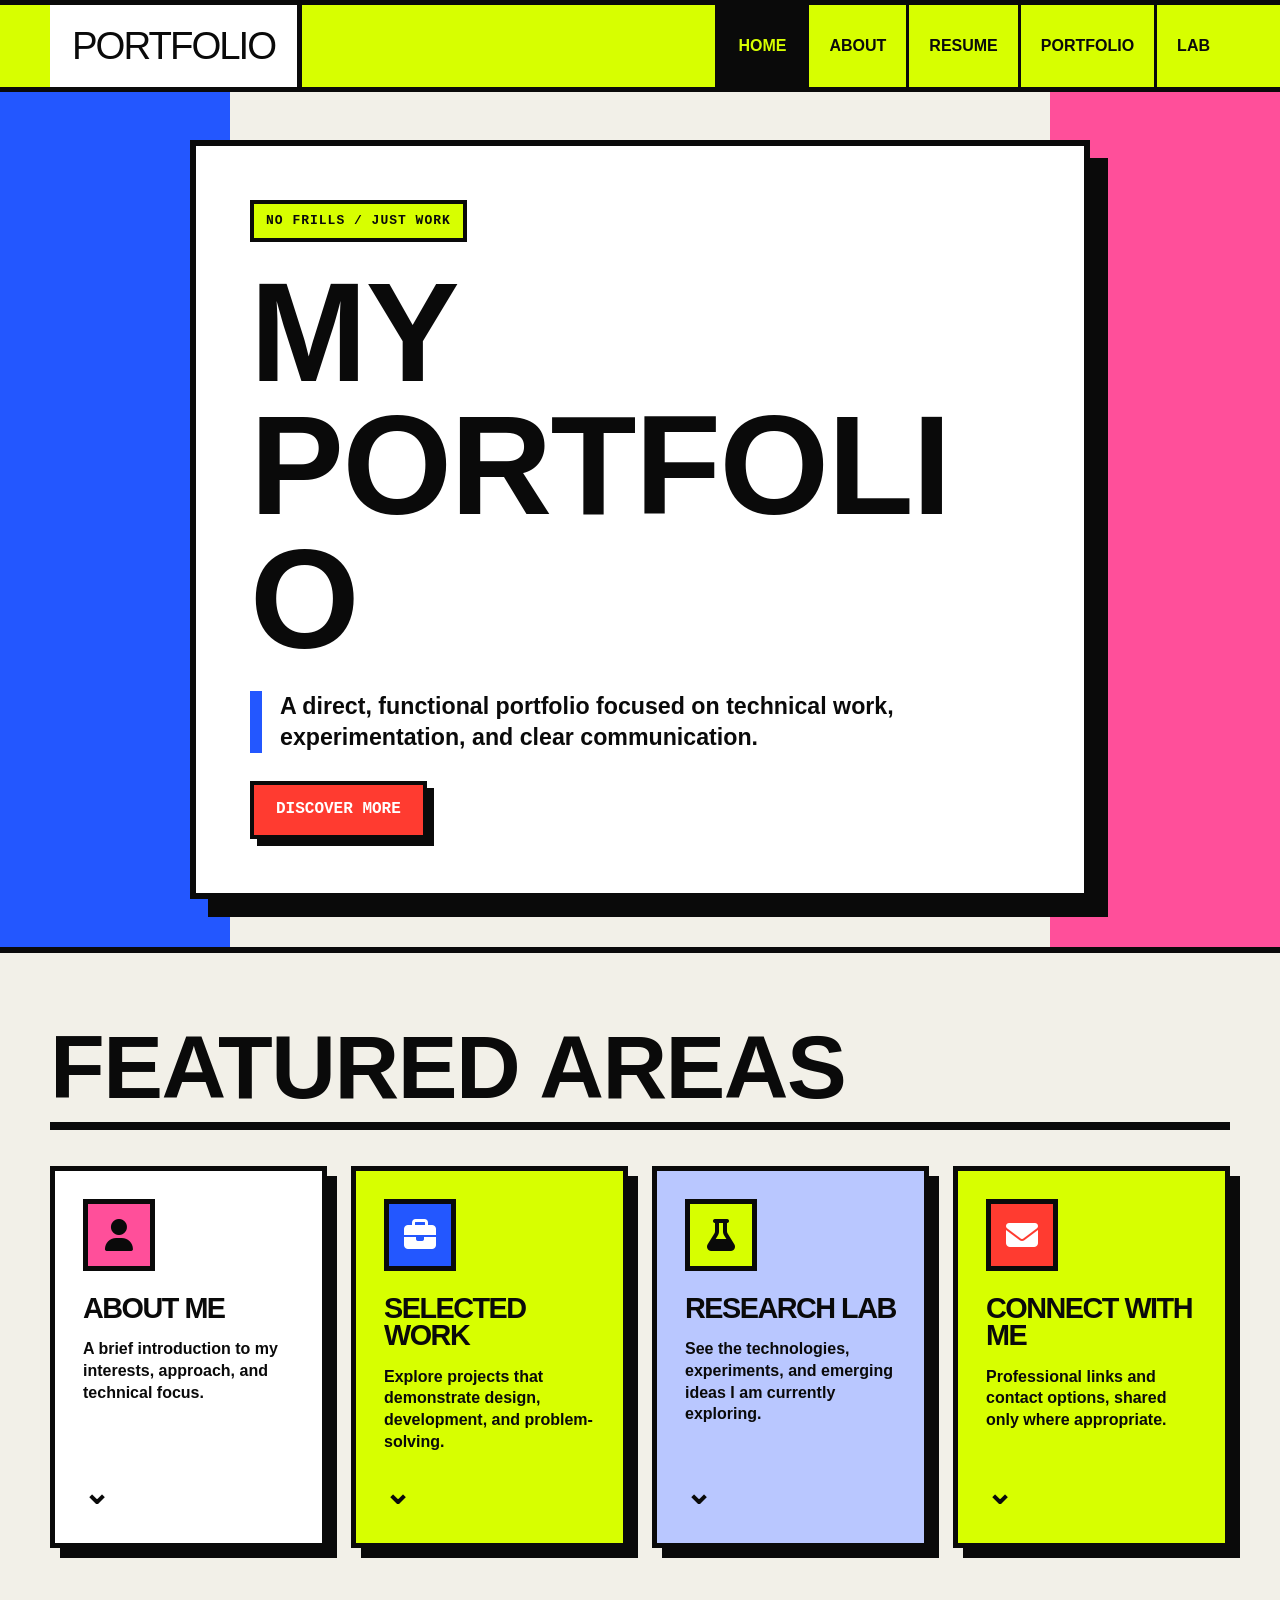
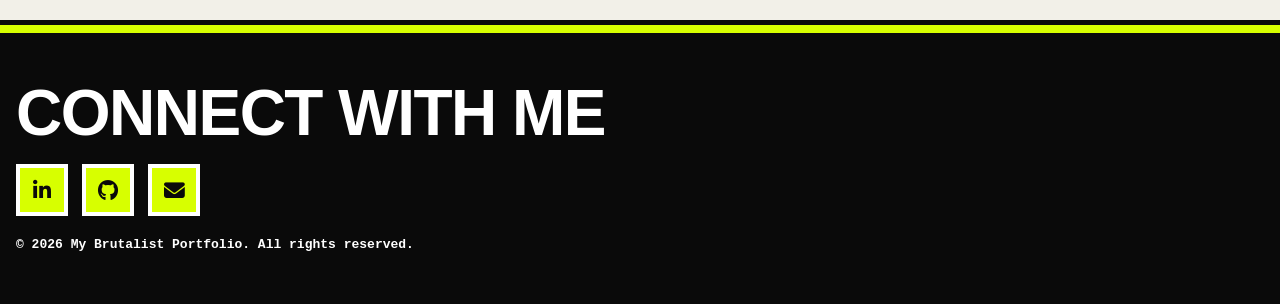
==== index.html @ cf83362e "brutalist" ====
<!DOCTYPE html><html lang="en"><head><meta charset="UTF-8"><meta name="viewport" content="width=device-width,initial-scale=1"><title>Brutalist Portfolio | Home</title><link rel="stylesheet" href="https://cdnjs.cloudflare.com/ajax/libs/font-awesome/6.5.2/css/all.min.css"><link rel="stylesheet" href="style.css"></head><body>
<nav><div class="container nav-container"><a class="logo" href="index.html">Portfolio</a><ul class="nav-links"><li><a class="active" href="index.html">Home</a></li><li><a href="about.html">About</a></li><li><a href="resume.html">Resume</a></li><li><a href="portfolio.html">Portfolio</a></li><li><a href="lab.html">Lab</a></li></ul></div></nav>
<main><section class="hero"><div class="hero-content"><div class="eyebrow">NO FRILLS / JUST WORK</div><h1>My Portfolio</h1><div class="deco-line"><span class="deco-diamond"></span></div><p>A direct, functional portfolio focused on technical work, experimentation, and clear communication.</p><a class="btn" href="about.html">Discover More</a></div></section>
<section class="section"><div class="container"><h2 class="section-title">Featured Areas</h2><div class="grid feature-grid">
<article class="card feature-card"><div class="feature-icon"><i class="fas fa-user"></i></div><h3>About Me</h3><p>A brief introduction to my interests, approach, and technical focus.</p><a href="about.html" aria-label="Open About page">⌄</a></article>
<article class="card feature-card"><div class="feature-icon"><i class="fas fa-briefcase"></i></div><h3>Selected Work</h3><p>Explore projects that demonstrate design, development, and problem-solving.</p><a href="portfolio.html" aria-label="Open Portfolio page">⌄</a></article>
<article class="card feature-card"><div class="feature-icon"><i class="fas fa-flask"></i></div><h3>Research Lab</h3><p>See the technologies, experiments, and emerging ideas I am currently exploring.</p><a href="lab.html" aria-label="Open Lab page">⌄</a></article>
<article class="card feature-card"><div class="feature-icon"><i class="fas fa-envelope"></i></div><h3>Connect With Me</h3><p>Professional links and contact options, shared only where appropriate.</p><a href="#contact" aria-label="Go to contact links">⌄</a></article>
</div></div></section></main>
<footer id="contact"><h3>Connect With Me</h3><div class="social-links"><a href="#" aria-label="LinkedIn"><i class="fab fa-linkedin-in"></i></a><a href="#" aria-label="GitHub"><i class="fab fa-github"></i></a><a href="#" aria-label="Email"><i class="fas fa-envelope"></i></a></div><p>&copy; <span id="year"></span> My Brutalist Portfolio. All rights reserved.</p></footer><script src="js/script.js"></script></body></html>
---- style.css ----
:root{
  --paper:#f2f0e8;
  --ink:#0a0a0a;
  --acid:#d7ff00;
  --blue:#2357ff;
  --pink:#ff4f9a;
  --red:#ff3b30;
  --white:#fff;
}
*{box-sizing:border-box;margin:0;padding:0}
html{scroll-behavior:smooth}
body{min-height:100vh;background:var(--paper);color:var(--ink);font-family:Arial,Helvetica,sans-serif;line-height:1.35}
a{color:inherit}.container{width:min(1180px,calc(100% - 32px));margin:auto}
nav{position:sticky;top:0;z-index:1000;background:var(--acid);border-top:5px solid var(--ink);border-bottom:5px solid var(--ink)}
.nav-container{min-height:82px;display:flex;align-items:stretch;justify-content:space-between}
.logo{display:flex;align-items:center;padding:0 22px;font-family:"Arial Black",Impact,sans-serif;font-size:clamp(1.5rem,3vw,2.4rem);text-transform:uppercase;text-decoration:none;letter-spacing:-2px;border-right:5px solid var(--ink);background:var(--white)}
.nav-links{display:flex;list-style:none;align-items:stretch;flex-wrap:wrap;justify-content:flex-end}
.nav-links li{display:flex}.nav-links a{display:flex;align-items:center;padding:0 20px;text-decoration:none;text-transform:uppercase;font-weight:900;border-left:3px solid var(--ink);transition:none}
.nav-links a:hover,.nav-links a.active{background:var(--ink);color:var(--acid)}
.hero{min-height:650px;display:grid;place-items:center;border-bottom:6px solid var(--ink);background:linear-gradient(90deg,var(--blue) 0 18%,var(--paper) 18% 82%,var(--pink) 82% 100%);padding:48px 16px}
.hero-content{width:min(900px,100%);background:var(--white);border:6px solid var(--ink);box-shadow:18px 18px 0 var(--ink);padding:54px;text-align:left;position:relative}
.eyebrow{display:inline-block;background:var(--acid);border:4px solid var(--ink);padding:8px 12px;font-family:monospace;font-weight:900;text-transform:uppercase;letter-spacing:1px;margin-bottom:24px}
h1,h2,h3{font-family:"Arial Black",Impact,sans-serif;text-transform:uppercase;line-height:.95;letter-spacing:-1.5px}
.hero h1{font-size:clamp(4rem,11vw,9rem);overflow-wrap:anywhere;margin-bottom:24px}
.hero p{max-width:720px;font-size:clamp(1.05rem,2vw,1.45rem);font-weight:700;margin-bottom:28px;border-left:12px solid var(--blue);padding-left:18px}
.deco-line{display:none}.btn{display:inline-block;background:var(--red);color:var(--white);border:4px solid var(--ink);box-shadow:7px 7px 0 var(--ink);padding:14px 22px;text-decoration:none;text-transform:uppercase;font-weight:900;font-family:monospace;font-size:1rem}.btn:hover{transform:translate(7px,7px);box-shadow:none}
.section{padding:72px 0;border-bottom:5px solid var(--ink)}
.section-title{font-size:clamp(2.8rem,7vw,6rem);margin-bottom:36px;border-bottom:8px solid var(--ink);padding-bottom:12px}
.grid{display:grid;grid-template-columns:repeat(auto-fit,minmax(250px,1fr));gap:24px}
.card{background:var(--white);border:5px solid var(--ink);box-shadow:10px 10px 0 var(--ink);padding:28px;min-height:240px;transition:none}
.card:nth-child(2n){background:var(--acid)}.card:nth-child(3n){background:#b9c7ff}.card:hover{transform:translate(5px,5px);box-shadow:5px 5px 0 var(--ink)}
.card h2,.card h3{font-size:1.8rem;margin-bottom:16px}.card p,.card li{font-weight:700}.card ul{list-style:square;padding-left:22px}.card li{padding:9px 0;border-bottom:3px solid var(--ink)}
.feature-grid{grid-template-columns:repeat(4,1fr)}.feature-card{display:flex;flex-direction:column;align-items:flex-start}.feature-icon{width:72px;height:72px;display:grid;place-items:center;border:5px solid var(--ink);background:var(--pink);font-size:2rem;margin-bottom:24px}.feature-card:nth-child(2) .feature-icon{background:var(--blue);color:white}.feature-card:nth-child(3) .feature-icon{background:var(--acid)}.feature-card:nth-child(4) .feature-icon{background:var(--red);color:white}.feature-card a{margin-top:auto;padding-top:20px;font-size:2rem;font-weight:900;text-decoration:none}
.page-header{background:var(--blue);color:var(--white);border-bottom:6px solid var(--ink);padding:90px 16px}.page-header .container{background:var(--paper);color:var(--ink);border:6px solid var(--ink);box-shadow:16px 16px 0 var(--ink);padding:42px}.page-header h1{font-size:clamp(3.6rem,10vw,8rem)}.page-header p{font-family:monospace;font-weight:900;text-transform:uppercase;margin-top:16px;background:var(--acid);display:inline-block;padding:8px 10px;border:3px solid var(--ink)}
.about-layout{display:grid;grid-template-columns:minmax(260px,.75fr) 1.5fr;gap:38px;align-items:start}.portrait-placeholder{aspect-ratio:4/5;display:grid;place-items:center;font-size:6rem;border:6px solid var(--ink);background:var(--pink);box-shadow:12px 12px 0 var(--ink)}.about-copy{background:var(--white);border:5px solid var(--ink);padding:30px}.about-copy p{font-weight:700;margin-bottom:18px}.skill{margin:22px 0}.skill-label{display:flex;justify-content:space-between;font-family:monospace;font-weight:900;text-transform:uppercase;margin-bottom:6px}.skill-track{height:22px;border:4px solid var(--ink);background:white}.skill-fill{height:100%;background:var(--blue)}
.resume-item{background:var(--white);border:4px solid var(--ink);box-shadow:7px 7px 0 var(--ink);padding:22px;margin-bottom:24px}.resume-item h3{font-size:1.45rem}.meta{display:inline-block;background:var(--acid);border:3px solid var(--ink);font-family:monospace;font-weight:900;text-transform:uppercase;padding:4px 7px;margin:8px 0 12px}
.project-icon{height:180px;display:grid;place-items:center;font-size:4rem;border-bottom:5px solid var(--ink);background:var(--blue);color:white}.project-body{padding-top:22px}
footer{background:var(--ink);color:var(--white);border-top:8px solid var(--acid);padding:50px 16px;text-align:left}footer h3{font-size:clamp(2rem,5vw,4rem)}.social-links{display:flex;gap:14px;margin:20px 0}.social-links a{width:52px;height:52px;display:grid;place-items:center;background:var(--acid);color:var(--ink);border:4px solid var(--white);font-size:1.3rem;text-decoration:none}.social-links a:hover{background:var(--pink)}footer p{font-family:monospace;font-weight:700}
@media(max-width:950px){.feature-grid{grid-template-columns:repeat(2,1fr)}.nav-container{flex-direction:column}.logo{border-right:0;border-bottom:5px solid var(--ink);padding:16px}.nav-links{justify-content:stretch}.nav-links li{flex:1}.nav-links a{justify-content:center;padding:14px 8px;border-left:2px solid var(--ink)}}
@media(max-width:720px){.hero{background:var(--blue)}.hero-content{padding:30px;box-shadow:10px 10px 0 var(--ink)}.hero h1{font-size:clamp(3.2rem,17vw,5.5rem)}.feature-grid{grid-template-columns:1fr}.about-layout{grid-template-columns:1fr}.page-header .container{padding:26px;box-shadow:9px 9px 0 var(--ink)}.nav-links{display:grid;grid-template-columns:repeat(3,1fr);width:100%}.nav-links li{display:block}.nav-links a{height:100%;border-top:2px solid var(--ink)}.section-title{font-size:clamp(2.4rem,13vw,4.4rem)}}
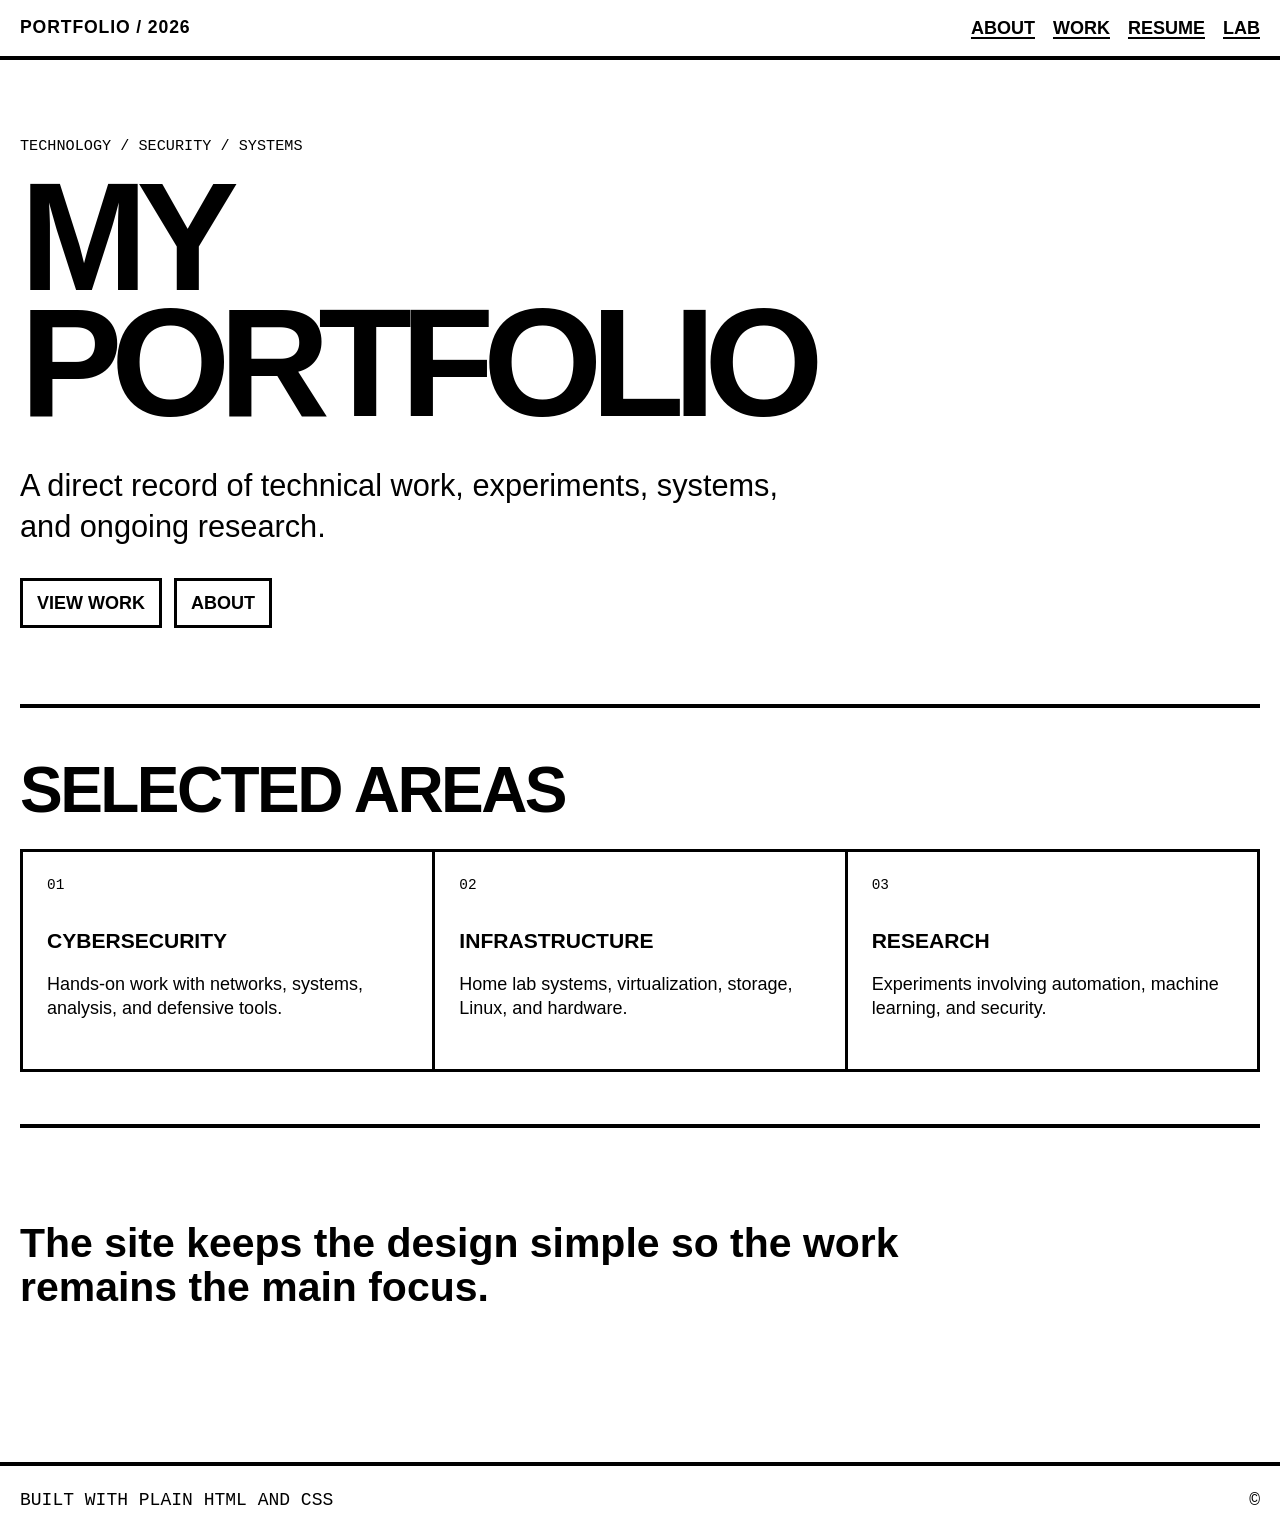
==== commit b99feb26: "fixed it think" ====
--- a/index.html
+++ b/index.html
@@ -1,10 +1,66 @@
-<!DOCTYPE html><html lang="en"><head><meta charset="UTF-8"><meta name="viewport" content="width=device-width,initial-scale=1"><title>Brutalist Portfolio | Home</title><link rel="stylesheet" href="https://cdnjs.cloudflare.com/ajax/libs/font-awesome/6.5.2/css/all.min.css"><link rel="stylesheet" href="style.css"></head><body>
-<nav><div class="container nav-container"><a class="logo" href="index.html">Portfolio</a><ul class="nav-links"><li><a class="active" href="index.html">Home</a></li><li><a href="about.html">About</a></li><li><a href="resume.html">Resume</a></li><li><a href="portfolio.html">Portfolio</a></li><li><a href="lab.html">Lab</a></li></ul></div></nav>
-<main><section class="hero"><div class="hero-content"><div class="eyebrow">NO FRILLS / JUST WORK</div><h1>My Portfolio</h1><div class="deco-line"><span class="deco-diamond"></span></div><p>A direct, functional portfolio focused on technical work, experimentation, and clear communication.</p><a class="btn" href="about.html">Discover More</a></div></section>
-<section class="section"><div class="container"><h2 class="section-title">Featured Areas</h2><div class="grid feature-grid">
-<article class="card feature-card"><div class="feature-icon"><i class="fas fa-user"></i></div><h3>About Me</h3><p>A brief introduction to my interests, approach, and technical focus.</p><a href="about.html" aria-label="Open About page">⌄</a></article>
-<article class="card feature-card"><div class="feature-icon"><i class="fas fa-briefcase"></i></div><h3>Selected Work</h3><p>Explore projects that demonstrate design, development, and problem-solving.</p><a href="portfolio.html" aria-label="Open Portfolio page">⌄</a></article>
-<article class="card feature-card"><div class="feature-icon"><i class="fas fa-flask"></i></div><h3>Research Lab</h3><p>See the technologies, experiments, and emerging ideas I am currently exploring.</p><a href="lab.html" aria-label="Open Lab page">⌄</a></article>
-<article class="card feature-card"><div class="feature-icon"><i class="fas fa-envelope"></i></div><h3>Connect With Me</h3><p>Professional links and contact options, shared only where appropriate.</p><a href="#contact" aria-label="Go to contact links">⌄</a></article>
-</div></div></section></main>
-<footer id="contact"><h3>Connect With Me</h3><div class="social-links"><a href="#" aria-label="LinkedIn"><i class="fab fa-linkedin-in"></i></a><a href="#" aria-label="GitHub"><i class="fab fa-github"></i></a><a href="#" aria-label="Email"><i class="fas fa-envelope"></i></a></div><p>&copy; <span id="year"></span> My Brutalist Portfolio. All rights reserved.</p></footer><script src="js/script.js"></script></body></html>
+<!doctype html>
+<html lang="en">
+<head>
+  <meta charset="utf-8">
+  <meta name="viewport" content="width=device-width, initial-scale=1">
+  <meta name="description" content="A minimal technology and cybersecurity portfolio.">
+  <title>Portfolio — Home</title>
+  <link rel="stylesheet" href="style.css">
+</head>
+<body>
+<a class="skip-link" href="#main">Skip to content</a>
+<header class="site-header">
+  <div class="header-inner">
+    <a class="site-title" href="index.html">Portfolio / 2026</a>
+    <nav class="site-nav" aria-label="Main navigation">
+      <ul>
+        <li><a href="about.html">About</a></li>
+        <li><a href="portfolio.html">Work</a></li>
+        <li><a href="resume.html">Resume</a></li>
+        <li><a href="lab.html">Lab</a></li>
+      </ul>
+    </nav>
+  </div>
+</header>
+<main id="main" class="page">
+  <section class="hero">
+    <p class="kicker">Technology / Security / Systems</p>
+    <h1>My<br>Portfolio</h1>
+    <p class="hero-copy">A direct record of technical work, experiments, systems, and ongoing research.</p>
+    <div class="actions">
+      <a class="button" href="portfolio.html">View work</a>
+      <a class="button" href="about.html">About</a>
+    </div>
+  </section>
+
+  <section class="section">
+    <h2 class="section-heading">Selected areas</h2>
+    <div class="grid-3">
+      <article class="block">
+        <span class="block-number">01</span>
+        <h3>Cybersecurity</h3>
+        <p>Hands-on work with networks, systems, analysis, and defensive tools.</p>
+      </article>
+      <article class="block">
+        <span class="block-number">02</span>
+        <h3>Infrastructure</h3>
+        <p>Home lab systems, virtualization, storage, Linux, and hardware.</p>
+      </article>
+      <article class="block">
+        <span class="block-number">03</span>
+        <h3>Research</h3>
+        <p>Experiments involving automation, machine learning, and security.</p>
+      </article>
+    </div>
+  </section>
+
+  <section class="section">
+    <p class="statement">The site keeps the design simple so the work remains the main focus.</p>
+  </section>
+</main>
+<footer class="site-footer">
+  <div class="footer-inner"><span>Built with plain HTML and CSS</span><span>© <span data-year></span></span></div>
+</footer>
+<script src="js/script.js"></script>
+</body>
+</html>
--- a/style.css
+++ b/style.css
@@ -1,40 +1,266 @@
-:root{
-  --paper:#f2f0e8;
-  --ink:#0a0a0a;
-  --acid:#d7ff00;
-  --blue:#2357ff;
-  --pink:#ff4f9a;
-  --red:#ff3b30;
-  --white:#fff;
-}
-*{box-sizing:border-box;margin:0;padding:0}
-html{scroll-behavior:smooth}
-body{min-height:100vh;background:var(--paper);color:var(--ink);font-family:Arial,Helvetica,sans-serif;line-height:1.35}
-a{color:inherit}.container{width:min(1180px,calc(100% - 32px));margin:auto}
-nav{position:sticky;top:0;z-index:1000;background:var(--acid);border-top:5px solid var(--ink);border-bottom:5px solid var(--ink)}
-.nav-container{min-height:82px;display:flex;align-items:stretch;justify-content:space-between}
-.logo{display:flex;align-items:center;padding:0 22px;font-family:"Arial Black",Impact,sans-serif;font-size:clamp(1.5rem,3vw,2.4rem);text-transform:uppercase;text-decoration:none;letter-spacing:-2px;border-right:5px solid var(--ink);background:var(--white)}
-.nav-links{display:flex;list-style:none;align-items:stretch;flex-wrap:wrap;justify-content:flex-end}
-.nav-links li{display:flex}.nav-links a{display:flex;align-items:center;padding:0 20px;text-decoration:none;text-transform:uppercase;font-weight:900;border-left:3px solid var(--ink);transition:none}
-.nav-links a:hover,.nav-links a.active{background:var(--ink);color:var(--acid)}
-.hero{min-height:650px;display:grid;place-items:center;border-bottom:6px solid var(--ink);background:linear-gradient(90deg,var(--blue) 0 18%,var(--paper) 18% 82%,var(--pink) 82% 100%);padding:48px 16px}
-.hero-content{width:min(900px,100%);background:var(--white);border:6px solid var(--ink);box-shadow:18px 18px 0 var(--ink);padding:54px;text-align:left;position:relative}
-.eyebrow{display:inline-block;background:var(--acid);border:4px solid var(--ink);padding:8px 12px;font-family:monospace;font-weight:900;text-transform:uppercase;letter-spacing:1px;margin-bottom:24px}
-h1,h2,h3{font-family:"Arial Black",Impact,sans-serif;text-transform:uppercase;line-height:.95;letter-spacing:-1.5px}
-.hero h1{font-size:clamp(4rem,11vw,9rem);overflow-wrap:anywhere;margin-bottom:24px}
-.hero p{max-width:720px;font-size:clamp(1.05rem,2vw,1.45rem);font-weight:700;margin-bottom:28px;border-left:12px solid var(--blue);padding-left:18px}
-.deco-line{display:none}.btn{display:inline-block;background:var(--red);color:var(--white);border:4px solid var(--ink);box-shadow:7px 7px 0 var(--ink);padding:14px 22px;text-decoration:none;text-transform:uppercase;font-weight:900;font-family:monospace;font-size:1rem}.btn:hover{transform:translate(7px,7px);box-shadow:none}
-.section{padding:72px 0;border-bottom:5px solid var(--ink)}
-.section-title{font-size:clamp(2.8rem,7vw,6rem);margin-bottom:36px;border-bottom:8px solid var(--ink);padding-bottom:12px}
-.grid{display:grid;grid-template-columns:repeat(auto-fit,minmax(250px,1fr));gap:24px}
-.card{background:var(--white);border:5px solid var(--ink);box-shadow:10px 10px 0 var(--ink);padding:28px;min-height:240px;transition:none}
-.card:nth-child(2n){background:var(--acid)}.card:nth-child(3n){background:#b9c7ff}.card:hover{transform:translate(5px,5px);box-shadow:5px 5px 0 var(--ink)}
-.card h2,.card h3{font-size:1.8rem;margin-bottom:16px}.card p,.card li{font-weight:700}.card ul{list-style:square;padding-left:22px}.card li{padding:9px 0;border-bottom:3px solid var(--ink)}
-.feature-grid{grid-template-columns:repeat(4,1fr)}.feature-card{display:flex;flex-direction:column;align-items:flex-start}.feature-icon{width:72px;height:72px;display:grid;place-items:center;border:5px solid var(--ink);background:var(--pink);font-size:2rem;margin-bottom:24px}.feature-card:nth-child(2) .feature-icon{background:var(--blue);color:white}.feature-card:nth-child(3) .feature-icon{background:var(--acid)}.feature-card:nth-child(4) .feature-icon{background:var(--red);color:white}.feature-card a{margin-top:auto;padding-top:20px;font-size:2rem;font-weight:900;text-decoration:none}
-.page-header{background:var(--blue);color:var(--white);border-bottom:6px solid var(--ink);padding:90px 16px}.page-header .container{background:var(--paper);color:var(--ink);border:6px solid var(--ink);box-shadow:16px 16px 0 var(--ink);padding:42px}.page-header h1{font-size:clamp(3.6rem,10vw,8rem)}.page-header p{font-family:monospace;font-weight:900;text-transform:uppercase;margin-top:16px;background:var(--acid);display:inline-block;padding:8px 10px;border:3px solid var(--ink)}
-.about-layout{display:grid;grid-template-columns:minmax(260px,.75fr) 1.5fr;gap:38px;align-items:start}.portrait-placeholder{aspect-ratio:4/5;display:grid;place-items:center;font-size:6rem;border:6px solid var(--ink);background:var(--pink);box-shadow:12px 12px 0 var(--ink)}.about-copy{background:var(--white);border:5px solid var(--ink);padding:30px}.about-copy p{font-weight:700;margin-bottom:18px}.skill{margin:22px 0}.skill-label{display:flex;justify-content:space-between;font-family:monospace;font-weight:900;text-transform:uppercase;margin-bottom:6px}.skill-track{height:22px;border:4px solid var(--ink);background:white}.skill-fill{height:100%;background:var(--blue)}
-.resume-item{background:var(--white);border:4px solid var(--ink);box-shadow:7px 7px 0 var(--ink);padding:22px;margin-bottom:24px}.resume-item h3{font-size:1.45rem}.meta{display:inline-block;background:var(--acid);border:3px solid var(--ink);font-family:monospace;font-weight:900;text-transform:uppercase;padding:4px 7px;margin:8px 0 12px}
-.project-icon{height:180px;display:grid;place-items:center;font-size:4rem;border-bottom:5px solid var(--ink);background:var(--blue);color:white}.project-body{padding-top:22px}
-footer{background:var(--ink);color:var(--white);border-top:8px solid var(--acid);padding:50px 16px;text-align:left}footer h3{font-size:clamp(2rem,5vw,4rem)}.social-links{display:flex;gap:14px;margin:20px 0}.social-links a{width:52px;height:52px;display:grid;place-items:center;background:var(--acid);color:var(--ink);border:4px solid var(--white);font-size:1.3rem;text-decoration:none}.social-links a:hover{background:var(--pink)}footer p{font-family:monospace;font-weight:700}
-@media(max-width:950px){.feature-grid{grid-template-columns:repeat(2,1fr)}.nav-container{flex-direction:column}.logo{border-right:0;border-bottom:5px solid var(--ink);padding:16px}.nav-links{justify-content:stretch}.nav-links li{flex:1}.nav-links a{justify-content:center;padding:14px 8px;border-left:2px solid var(--ink)}}
-@media(max-width:720px){.hero{background:var(--blue)}.hero-content{padding:30px;box-shadow:10px 10px 0 var(--ink)}.hero h1{font-size:clamp(3.2rem,17vw,5.5rem)}.feature-grid{grid-template-columns:1fr}.about-layout{grid-template-columns:1fr}.page-header .container{padding:26px;box-shadow:9px 9px 0 var(--ink)}.nav-links{display:grid;grid-template-columns:repeat(3,1fr);width:100%}.nav-links li{display:block}.nav-links a{height:100%;border-top:2px solid var(--ink)}.section-title{font-size:clamp(2.4rem,13vw,4.4rem)}}
+:root {
+  --black: #000;
+  --white: #fff;
+  --gray: #e9e9e9;
+  --max: 1280px;
+}
+
+* { box-sizing: border-box; }
+
+html { scroll-behavior: smooth; }
+
+body {
+  margin: 0;
+  background: var(--white);
+  color: var(--black);
+  font-family: Arial, Helvetica, sans-serif;
+  font-size: 18px;
+  line-height: 1.35;
+}
+
+a {
+  color: var(--black);
+  text-decoration: underline;
+  text-decoration-thickness: 2px;
+  text-underline-offset: 3px;
+}
+
+a:hover,
+a:focus { background: var(--black); color: var(--white); }
+
+img { max-width: 100%; display: block; }
+
+.skip-link {
+  position: absolute;
+  left: -9999px;
+  top: 0;
+}
+
+.skip-link:focus {
+  left: 0;
+  z-index: 1000;
+  padding: 12px;
+  background: var(--black);
+  color: var(--white);
+}
+
+.site-header {
+  border-bottom: 4px solid var(--black);
+}
+
+.header-inner {
+  max-width: var(--max);
+  margin: 0 auto;
+  display: grid;
+  grid-template-columns: 1fr auto;
+  gap: 20px;
+  align-items: center;
+  padding: 16px 20px;
+}
+
+.site-title {
+  font-size: 1.1rem;
+  font-weight: 700;
+  letter-spacing: .05em;
+  text-transform: uppercase;
+  text-decoration: none;
+}
+
+.site-title:hover,
+.site-title:focus { background: transparent; color: var(--black); }
+
+.site-nav ul {
+  display: flex;
+  flex-wrap: wrap;
+  gap: 10px 18px;
+  margin: 0;
+  padding: 0;
+  list-style: none;
+}
+
+.site-nav a {
+  font-weight: 700;
+  text-transform: uppercase;
+}
+
+.page {
+  max-width: var(--max);
+  margin: 0 auto;
+  padding: 0 20px 60px;
+}
+
+.hero {
+  min-height: 72vh;
+  display: grid;
+  align-content: center;
+  border-bottom: 4px solid var(--black);
+  padding: 70px 0;
+}
+
+.kicker {
+  margin: 0 0 18px;
+  font-family: "Courier New", Courier, monospace;
+  font-size: .95rem;
+  text-transform: uppercase;
+}
+
+.hero h1,
+.page-title {
+  margin: 0;
+  font-size: clamp(3.5rem, 12vw, 10rem);
+  line-height: .82;
+  letter-spacing: -.075em;
+  text-transform: uppercase;
+  overflow-wrap: anywhere;
+}
+
+.hero-copy {
+  max-width: 760px;
+  margin: 38px 0 0;
+  font-size: clamp(1.25rem, 2.4vw, 2rem);
+}
+
+.actions {
+  display: flex;
+  flex-wrap: wrap;
+  gap: 12px;
+  margin-top: 30px;
+}
+
+.button {
+  display: inline-block;
+  border: 3px solid var(--black);
+  padding: 10px 14px;
+  font-weight: 700;
+  text-transform: uppercase;
+  text-decoration: none;
+}
+
+.button:hover,
+.button:focus { background: var(--black); color: var(--white); }
+
+.section {
+  border-bottom: 4px solid var(--black);
+  padding: 52px 0;
+}
+
+.section:last-child { border-bottom: 0; }
+
+.section-heading {
+  margin: 0 0 28px;
+  font-size: clamp(2.2rem, 5vw, 5rem);
+  line-height: .95;
+  text-transform: uppercase;
+  letter-spacing: -.04em;
+}
+
+.grid-2,
+.grid-3 {
+  display: grid;
+  gap: 0;
+  border-top: 3px solid var(--black);
+  border-left: 3px solid var(--black);
+}
+
+.grid-2 { grid-template-columns: repeat(2, 1fr); }
+.grid-3 { grid-template-columns: repeat(3, 1fr); }
+
+.block {
+  border-right: 3px solid var(--black);
+  border-bottom: 3px solid var(--black);
+  padding: 24px;
+  min-height: 220px;
+}
+
+.block h2,
+.block h3 {
+  margin-top: 0;
+  text-transform: uppercase;
+  line-height: 1;
+}
+
+.block-number {
+  display: block;
+  margin-bottom: 34px;
+  font-family: "Courier New", Courier, monospace;
+  font-size: .9rem;
+}
+
+.meta {
+  font-family: "Courier New", Courier, monospace;
+  font-size: .95rem;
+  text-transform: uppercase;
+}
+
+.list-plain {
+  margin: 0;
+  padding: 0;
+  list-style: none;
+}
+
+.list-plain li {
+  border-top: 2px solid var(--black);
+  padding: 14px 0;
+}
+
+.list-plain li:last-child { border-bottom: 2px solid var(--black); }
+
+.statement {
+  max-width: 900px;
+  font-size: clamp(1.5rem, 3.2vw, 3rem);
+  line-height: 1.08;
+  font-weight: 700;
+}
+
+.resume-row {
+  display: grid;
+  grid-template-columns: 220px 1fr;
+  gap: 28px;
+  border-top: 3px solid var(--black);
+  padding: 24px 0;
+}
+
+.resume-row:last-child { border-bottom: 3px solid var(--black); }
+
+.resume-row h3 { margin: 0; text-transform: uppercase; }
+.resume-row p { margin-top: 0; }
+
+.site-footer {
+  border-top: 4px solid var(--black);
+}
+
+.footer-inner {
+  max-width: var(--max);
+  margin: 0 auto;
+  padding: 22px 20px;
+  display: flex;
+  flex-wrap: wrap;
+  justify-content: space-between;
+  gap: 16px;
+  font-family: "Courier New", Courier, monospace;
+  text-transform: uppercase;
+}
+
+.not-found {
+  min-height: 70vh;
+  display: grid;
+  align-content: center;
+}
+
+.not-found .page-title { font-size: clamp(7rem, 25vw, 18rem); }
+
+@media (max-width: 850px) {
+  .header-inner { grid-template-columns: 1fr; }
+  .grid-2,
+  .grid-3 { grid-template-columns: 1fr; }
+  .resume-row { grid-template-columns: 1fr; gap: 8px; }
+  .hero { min-height: auto; }
+}
+
+@media (max-width: 520px) {
+  body { font-size: 16px; }
+  .page { padding-left: 14px; padding-right: 14px; }
+  .header-inner { padding-left: 14px; padding-right: 14px; }
+  .site-nav ul { display: grid; grid-template-columns: repeat(2, auto); justify-content: start; }
+  .block { padding: 18px; }
+}
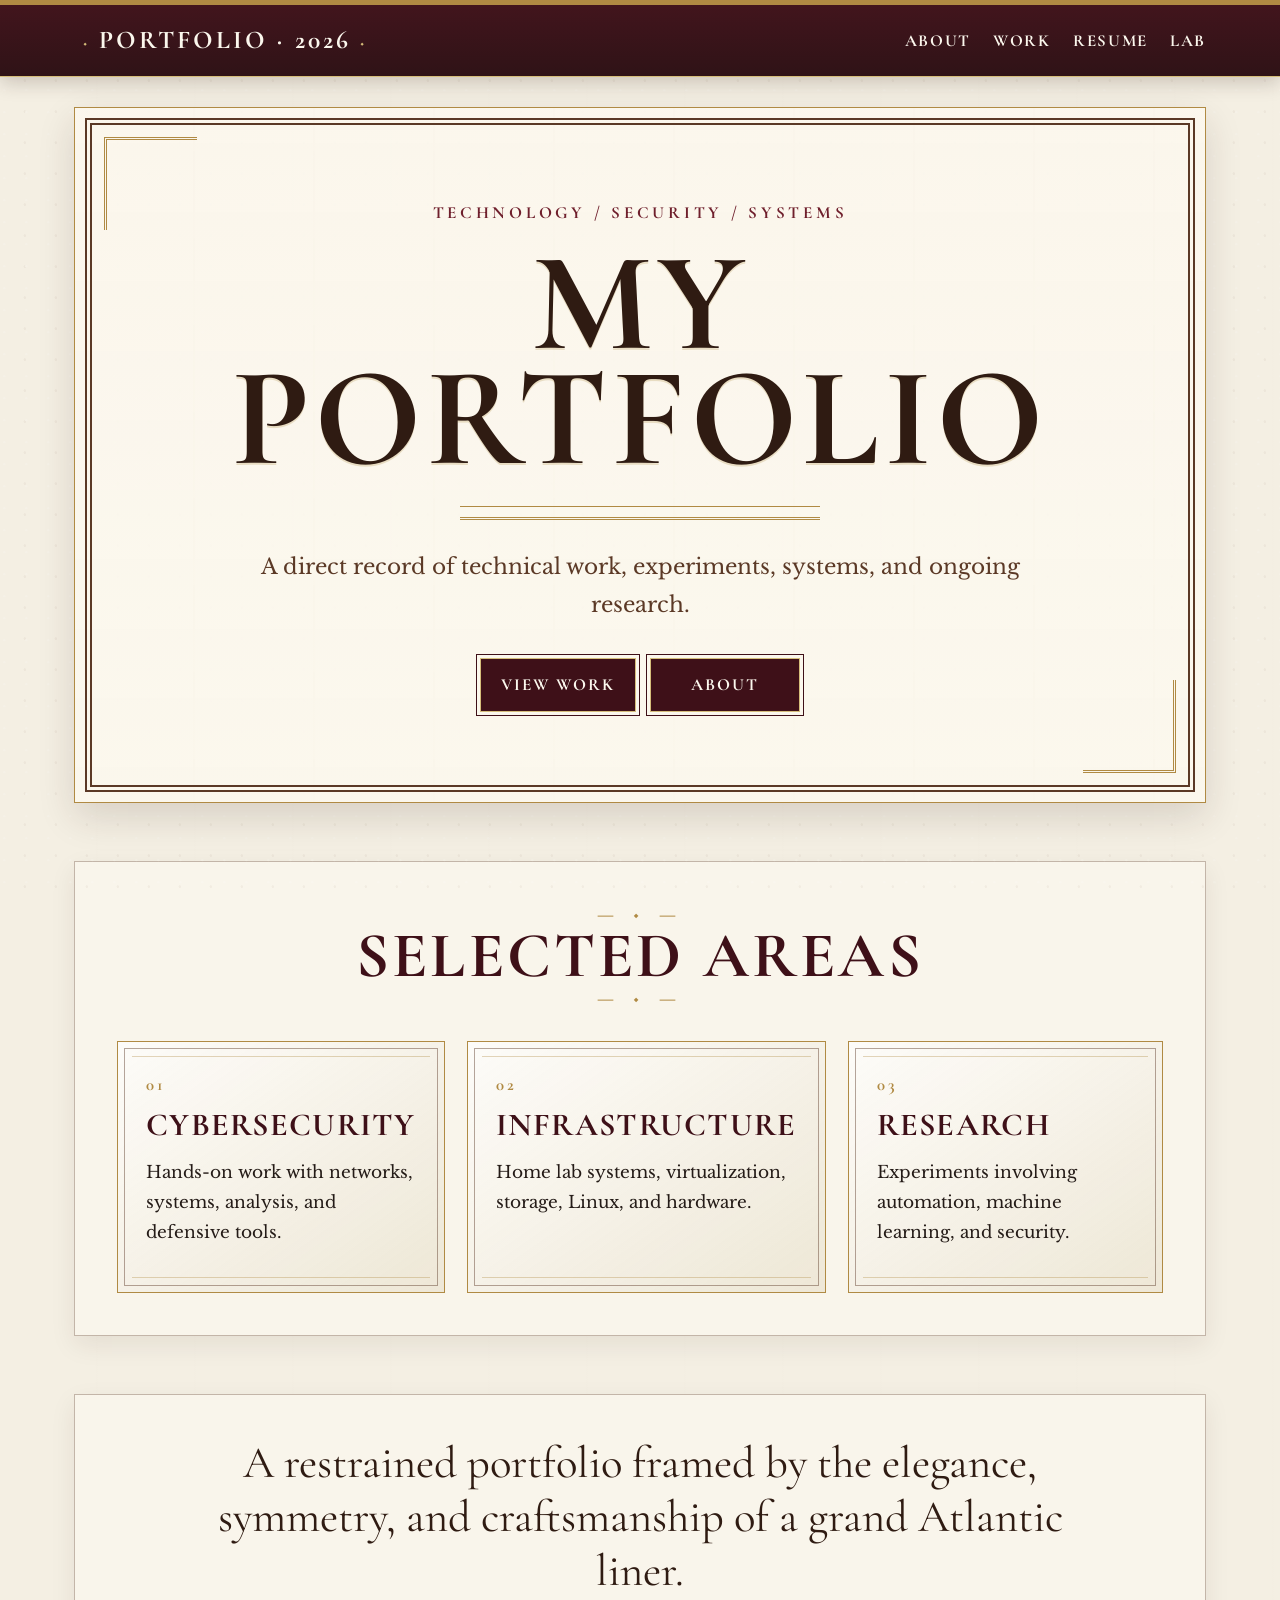
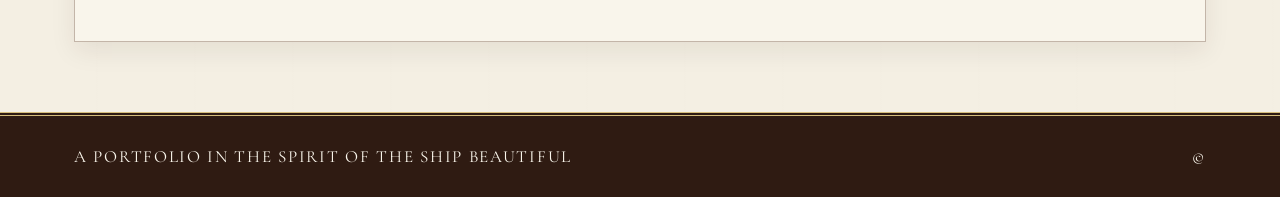
==== commit d09db7e7: "rms" ====
--- a/index.html
+++ b/index.html
@@ -11,7 +11,7 @@
 <a class="skip-link" href="#main">Skip to content</a>
 <header class="site-header">
   <div class="header-inner">
-    <a class="site-title" href="index.html">Portfolio / 2026</a>
+    <a class="site-title" href="index.html">Portfolio · 2026</a>
     <nav class="site-nav" aria-label="Main navigation">
       <ul>
         <li><a href="about.html">About</a></li>
@@ -55,11 +55,11 @@
   </section>
 
   <section class="section">
-    <p class="statement">The site keeps the design simple so the work remains the main focus.</p>
+    <p class="statement">A restrained portfolio framed by the elegance, symmetry, and craftsmanship of a grand Atlantic liner.</p>
   </section>
 </main>
 <footer class="site-footer">
-  <div class="footer-inner"><span>Built with plain HTML and CSS</span><span>© <span data-year></span></span></div>
+  <div class="footer-inner"><span>A portfolio in the spirit of the Ship Beautiful</span><span>© <span data-year></span></span></div>
 </footer>
 <script src="js/script.js"></script>
 </body>
--- a/style.css
+++ b/style.css
@@ -1,8 +1,18 @@
+@import url('https://fonts.googleapis.com/css2?family=Cormorant+Garamond:wght@500;600;700&family=Libre+Baskerville:wght@400;700&display=swap');
+
 :root {
-  --black: #000;
-  --white: #fff;
-  --gray: #e9e9e9;
-  --max: 1280px;
+  --ivory: #f4efe3;
+  --paper: #fbf7ed;
+  --wine: #6f1f2c;
+  --wine-dark: #3e1018;
+  --caledon: #9aa89f;
+  --oak: #5b3926;
+  --oak-dark: #2f1b12;
+  --gilt: #b08a43;
+  --gilt-light: #d5bd7a;
+  --ink: #241b17;
+  --line: rgba(91, 57, 38, .34);
+  --max: 1180px;
 }
 
 * { box-sizing: border-box; }
@@ -11,24 +21,36 @@
 
 body {
   margin: 0;
-  background: var(--white);
-  color: var(--black);
-  font-family: Arial, Helvetica, sans-serif;
-  font-size: 18px;
-  line-height: 1.35;
+  color: var(--ink);
+  font-family: "Libre Baskerville", Georgia, serif;
+  font-size: 17px;
+  line-height: 1.75;
+  background:
+    linear-gradient(rgba(244,239,227,.94), rgba(244,239,227,.94)),
+    repeating-linear-gradient(90deg, transparent 0 96px, rgba(91,57,38,.06) 96px 98px),
+    var(--ivory);
+}
+
+body::before {
+  content: "";
+  position: fixed;
+  inset: 0;
+  pointer-events: none;
+  opacity: .18;
+  background-image:
+    radial-gradient(circle at 20% 10%, rgba(255,255,255,.8) 0 1px, transparent 1.5px),
+    radial-gradient(circle at 80% 60%, rgba(91,57,38,.25) 0 1px, transparent 1.5px);
+  background-size: 22px 22px, 31px 31px;
 }
 
 a {
-  color: var(--black);
-  text-decoration: underline;
-  text-decoration-thickness: 2px;
-  text-underline-offset: 3px;
+  color: var(--wine-dark);
+  text-decoration-color: var(--gilt);
+  text-underline-offset: 4px;
 }
 
 a:hover,
-a:focus { background: var(--black); color: var(--white); }
-
-img { max-width: 100%; display: block; }
+a:focus { color: var(--wine); }
 
 .skip-link {
   position: absolute;
@@ -37,159 +59,288 @@
 }
 
 .skip-link:focus {
-  left: 0;
+  left: 12px;
+  top: 12px;
   z-index: 1000;
-  padding: 12px;
-  background: var(--black);
-  color: var(--white);
+  padding: 10px 14px;
+  background: var(--wine-dark);
+  color: white;
 }
 
 .site-header {
-  border-bottom: 4px solid var(--black);
+  position: sticky;
+  top: 0;
+  z-index: 50;
+  color: var(--paper);
+  background:
+    linear-gradient(180deg, rgba(62,16,24,.98), rgba(43,14,18,.98));
+  border-top: 5px solid var(--gilt);
+  border-bottom: 1px solid var(--gilt-light);
+  box-shadow: 0 6px 18px rgba(47,27,18,.2);
 }
 
 .header-inner {
   max-width: var(--max);
   margin: 0 auto;
+  padding: 13px 24px;
   display: grid;
   grid-template-columns: 1fr auto;
-  gap: 20px;
+  gap: 24px;
   align-items: center;
-  padding: 16px 20px;
 }
 
 .site-title {
-  font-size: 1.1rem;
+  color: var(--paper);
+  font-family: "Cormorant Garamond", Georgia, serif;
+  font-size: 1.6rem;
   font-weight: 700;
-  letter-spacing: .05em;
+  letter-spacing: .12em;
   text-transform: uppercase;
   text-decoration: none;
 }
 
-.site-title:hover,
-.site-title:focus { background: transparent; color: var(--black); }
+.site-title::before,
+.site-title::after {
+  content: "◆";
+  margin: 0 .55rem;
+  color: var(--gilt-light);
+  font-size: .55em;
+  vertical-align: middle;
+}
 
 .site-nav ul {
   display: flex;
   flex-wrap: wrap;
-  gap: 10px 18px;
+  gap: 8px 22px;
   margin: 0;
   padding: 0;
   list-style: none;
 }
 
 .site-nav a {
+  color: var(--paper);
+  font-family: "Cormorant Garamond", Georgia, serif;
+  font-size: 1.05rem;
   font-weight: 700;
-  text-transform: uppercase;
+  letter-spacing: .1em;
+  text-transform: uppercase;
+  text-decoration: none;
+  border-bottom: 1px solid transparent;
+}
+
+.site-nav a:hover,
+.site-nav a:focus {
+  color: var(--gilt-light);
+  border-bottom-color: var(--gilt-light);
 }
 
 .page {
   max-width: var(--max);
   margin: 0 auto;
-  padding: 0 20px 60px;
+  padding: 0 24px 70px;
 }
 
 .hero {
+  position: relative;
   min-height: 72vh;
   display: grid;
   align-content: center;
-  border-bottom: 4px solid var(--black);
-  padding: 70px 0;
-}
-
-.kicker {
+  justify-items: center;
+  text-align: center;
+  margin: 30px 0 0;
+  padding: 90px 8vw;
+  background:
+    linear-gradient(rgba(251,247,237,.92), rgba(251,247,237,.96)),
+    repeating-linear-gradient(90deg, transparent 0 118px, rgba(176,138,67,.2) 118px 120px);
+  border: 1px solid var(--gilt);
+  outline: 7px double var(--oak);
+  outline-offset: -18px;
+  box-shadow: 0 14px 35px rgba(47,27,18,.14);
+}
+
+.hero::before,
+.hero::after {
+  content: "";
+  position: absolute;
+  width: 90px;
+  height: 90px;
+  border-color: var(--gilt);
+}
+
+.hero::before {
+  left: 29px;
+  top: 29px;
+  border-left: 3px double var(--gilt);
+  border-top: 3px double var(--gilt);
+}
+
+.hero::after {
+  right: 29px;
+  bottom: 29px;
+  border-right: 3px double var(--gilt);
+  border-bottom: 3px double var(--gilt);
+}
+
+.kicker,
+.meta {
   margin: 0 0 18px;
-  font-family: "Courier New", Courier, monospace;
-  font-size: .95rem;
+  color: var(--wine);
+  font-family: "Cormorant Garamond", Georgia, serif;
+  font-weight: 700;
+  letter-spacing: .22em;
   text-transform: uppercase;
 }
 
 .hero h1,
 .page-title {
   margin: 0;
-  font-size: clamp(3.5rem, 12vw, 10rem);
+  color: var(--oak-dark);
+  font-family: "Cormorant Garamond", Georgia, serif;
+  font-size: clamp(4.2rem, 11vw, 9rem);
   line-height: .82;
-  letter-spacing: -.075em;
-  text-transform: uppercase;
-  overflow-wrap: anywhere;
+  letter-spacing: .03em;
+  text-transform: uppercase;
+  text-shadow: 0 2px 0 rgba(176,138,67,.25);
+}
+
+.hero h1::after,
+.page-title::after {
+  content: "";
+  display: block;
+  width: min(360px, 70vw);
+  height: 10px;
+  margin: 30px auto 0;
+  border-top: 1px solid var(--gilt);
+  border-bottom: 3px double var(--gilt);
 }
 
 .hero-copy {
   max-width: 760px;
-  margin: 38px 0 0;
-  font-size: clamp(1.25rem, 2.4vw, 2rem);
+  margin: 28px 0 0;
+  color: var(--oak);
+  font-size: clamp(1.05rem, 1.8vw, 1.35rem);
 }
 
 .actions {
   display: flex;
   flex-wrap: wrap;
-  gap: 12px;
-  margin-top: 30px;
+  justify-content: center;
+  gap: 14px;
+  margin-top: 34px;
 }
 
 .button {
   display: inline-block;
-  border: 3px solid var(--black);
-  padding: 10px 14px;
+  min-width: 150px;
+  padding: 11px 20px;
+  color: var(--paper);
+  background: var(--wine-dark);
+  border: 1px solid var(--gilt-light);
+  outline: 1px solid var(--wine-dark);
+  outline-offset: 3px;
+  font-family: "Cormorant Garamond", Georgia, serif;
   font-weight: 700;
+  letter-spacing: .12em;
+  text-align: center;
   text-transform: uppercase;
   text-decoration: none;
 }
 
 .button:hover,
-.button:focus { background: var(--black); color: var(--white); }
+.button:focus {
+  color: var(--wine-dark);
+  background: var(--gilt-light);
+}
 
 .section {
-  border-bottom: 4px solid var(--black);
-  padding: 52px 0;
-}
-
-.section:last-child { border-bottom: 0; }
+  margin-top: 58px;
+  padding: 42px;
+  background: rgba(251,247,237,.82);
+  border: 1px solid var(--line);
+  box-shadow: 0 9px 24px rgba(47,27,18,.08);
+}
 
 .section-heading {
-  margin: 0 0 28px;
-  font-size: clamp(2.2rem, 5vw, 5rem);
-  line-height: .95;
-  text-transform: uppercase;
-  letter-spacing: -.04em;
+  margin: 0 0 32px;
+  color: var(--wine-dark);
+  font-family: "Cormorant Garamond", Georgia, serif;
+  font-size: clamp(2.6rem, 5vw, 4.8rem);
+  line-height: 1;
+  letter-spacing: .05em;
+  text-align: center;
+  text-transform: uppercase;
+}
+
+.section-heading::before,
+.section-heading::after {
+  content: "— ◆ —";
+  display: block;
+  color: var(--gilt);
+  font-size: .32em;
+  letter-spacing: .35em;
 }
 
 .grid-2,
 .grid-3 {
   display: grid;
-  gap: 0;
-  border-top: 3px solid var(--black);
-  border-left: 3px solid var(--black);
+  gap: 22px;
 }
 
 .grid-2 { grid-template-columns: repeat(2, 1fr); }
 .grid-3 { grid-template-columns: repeat(3, 1fr); }
 
 .block {
-  border-right: 3px solid var(--black);
-  border-bottom: 3px solid var(--black);
-  padding: 24px;
-  min-height: 220px;
+  position: relative;
+  min-height: 245px;
+  padding: 28px;
+  background: linear-gradient(145deg, rgba(255,255,255,.68), rgba(236,229,211,.88));
+  border: 1px solid var(--gilt);
+  outline: 1px solid rgba(91,57,38,.45);
+  outline-offset: -8px;
+}
+
+.block::before {
+  content: "";
+  position: absolute;
+  inset: 14px;
+  pointer-events: none;
+  border-top: 1px solid rgba(176,138,67,.35);
+  border-bottom: 1px solid rgba(176,138,67,.35);
 }
 
 .block h2,
 .block h3 {
-  margin-top: 0;
-  text-transform: uppercase;
+  position: relative;
+  margin: 10px 0 12px;
+  color: var(--wine-dark);
+  font-family: "Cormorant Garamond", Georgia, serif;
+  font-size: 2rem;
   line-height: 1;
-}
+  letter-spacing: .04em;
+  text-transform: uppercase;
+}
+
+.block p,
+.block ul { position: relative; }
 
 .block-number {
+  position: relative;
   display: block;
-  margin-bottom: 34px;
-  font-family: "Courier New", Courier, monospace;
-  font-size: .9rem;
-}
-
-.meta {
-  font-family: "Courier New", Courier, monospace;
-  font-size: .95rem;
-  text-transform: uppercase;
+  color: var(--gilt);
+  font-family: "Cormorant Garamond", Georgia, serif;
+  font-size: 1.05rem;
+  font-weight: 700;
+  letter-spacing: .18em;
+}
+
+.statement {
+  max-width: 900px;
+  margin: 0 auto;
+  color: var(--oak-dark);
+  font-family: "Cormorant Garamond", Georgia, serif;
+  font-size: clamp(1.8rem, 3.5vw, 3.2rem);
+  line-height: 1.2;
+  text-align: center;
 }
 
 .list-plain {
@@ -199,45 +350,46 @@
 }
 
 .list-plain li {
-  border-top: 2px solid var(--black);
   padding: 14px 0;
-}
-
-.list-plain li:last-child { border-bottom: 2px solid var(--black); }
-
-.statement {
-  max-width: 900px;
-  font-size: clamp(1.5rem, 3.2vw, 3rem);
-  line-height: 1.08;
-  font-weight: 700;
-}
+  border-top: 1px solid var(--line);
+}
+
+.list-plain li:last-child { border-bottom: 1px solid var(--line); }
 
 .resume-row {
   display: grid;
   grid-template-columns: 220px 1fr;
-  gap: 28px;
-  border-top: 3px solid var(--black);
-  padding: 24px 0;
-}
-
-.resume-row:last-child { border-bottom: 3px solid var(--black); }
-
-.resume-row h3 { margin: 0; text-transform: uppercase; }
+  gap: 30px;
+  padding: 28px 0;
+  border-top: 1px solid var(--gilt);
+}
+
+.resume-row:last-child { border-bottom: 1px solid var(--gilt); }
+.resume-row h3 {
+  margin: 0;
+  color: var(--wine-dark);
+  font-family: "Cormorant Garamond", Georgia, serif;
+  font-size: 1.7rem;
+  text-transform: uppercase;
+}
 .resume-row p { margin-top: 0; }
 
 .site-footer {
-  border-top: 4px solid var(--black);
+  color: var(--paper);
+  background: var(--oak-dark);
+  border-top: 4px double var(--gilt-light);
 }
 
 .footer-inner {
   max-width: var(--max);
   margin: 0 auto;
-  padding: 22px 20px;
+  padding: 26px 24px;
   display: flex;
   flex-wrap: wrap;
   justify-content: space-between;
   gap: 16px;
-  font-family: "Courier New", Courier, monospace;
+  font-family: "Cormorant Garamond", Georgia, serif;
+  letter-spacing: .1em;
   text-transform: uppercase;
 }
 
@@ -245,22 +397,31 @@
   min-height: 70vh;
   display: grid;
   align-content: center;
-}
-
-.not-found .page-title { font-size: clamp(7rem, 25vw, 18rem); }
+  text-align: center;
+}
+
+.not-found .page-title { font-size: clamp(7rem, 22vw, 15rem); }
 
 @media (max-width: 850px) {
-  .header-inner { grid-template-columns: 1fr; }
+  .header-inner { grid-template-columns: 1fr; text-align: center; }
+  .site-nav ul { justify-content: center; }
   .grid-2,
   .grid-3 { grid-template-columns: 1fr; }
   .resume-row { grid-template-columns: 1fr; gap: 8px; }
-  .hero { min-height: auto; }
-}
-
-@media (max-width: 520px) {
+  .hero { min-height: auto; padding: 72px 34px; }
+  .section { padding: 32px 22px; }
+}
+
+@media (max-width: 540px) {
   body { font-size: 16px; }
-  .page { padding-left: 14px; padding-right: 14px; }
-  .header-inner { padding-left: 14px; padding-right: 14px; }
-  .site-nav ul { display: grid; grid-template-columns: repeat(2, auto); justify-content: start; }
-  .block { padding: 18px; }
-}
+  .page { padding-inline: 14px; }
+  .site-title::before,
+  .site-title::after { display: none; }
+  .site-nav ul { gap: 6px 14px; }
+  .hero { margin-top: 18px; outline-offset: -12px; }
+  .hero::before,
+  .hero::after { width: 55px; height: 55px; }
+  .hero::before { left: 20px; top: 20px; }
+  .hero::after { right: 20px; bottom: 20px; }
+  .block { min-height: auto; }
+}
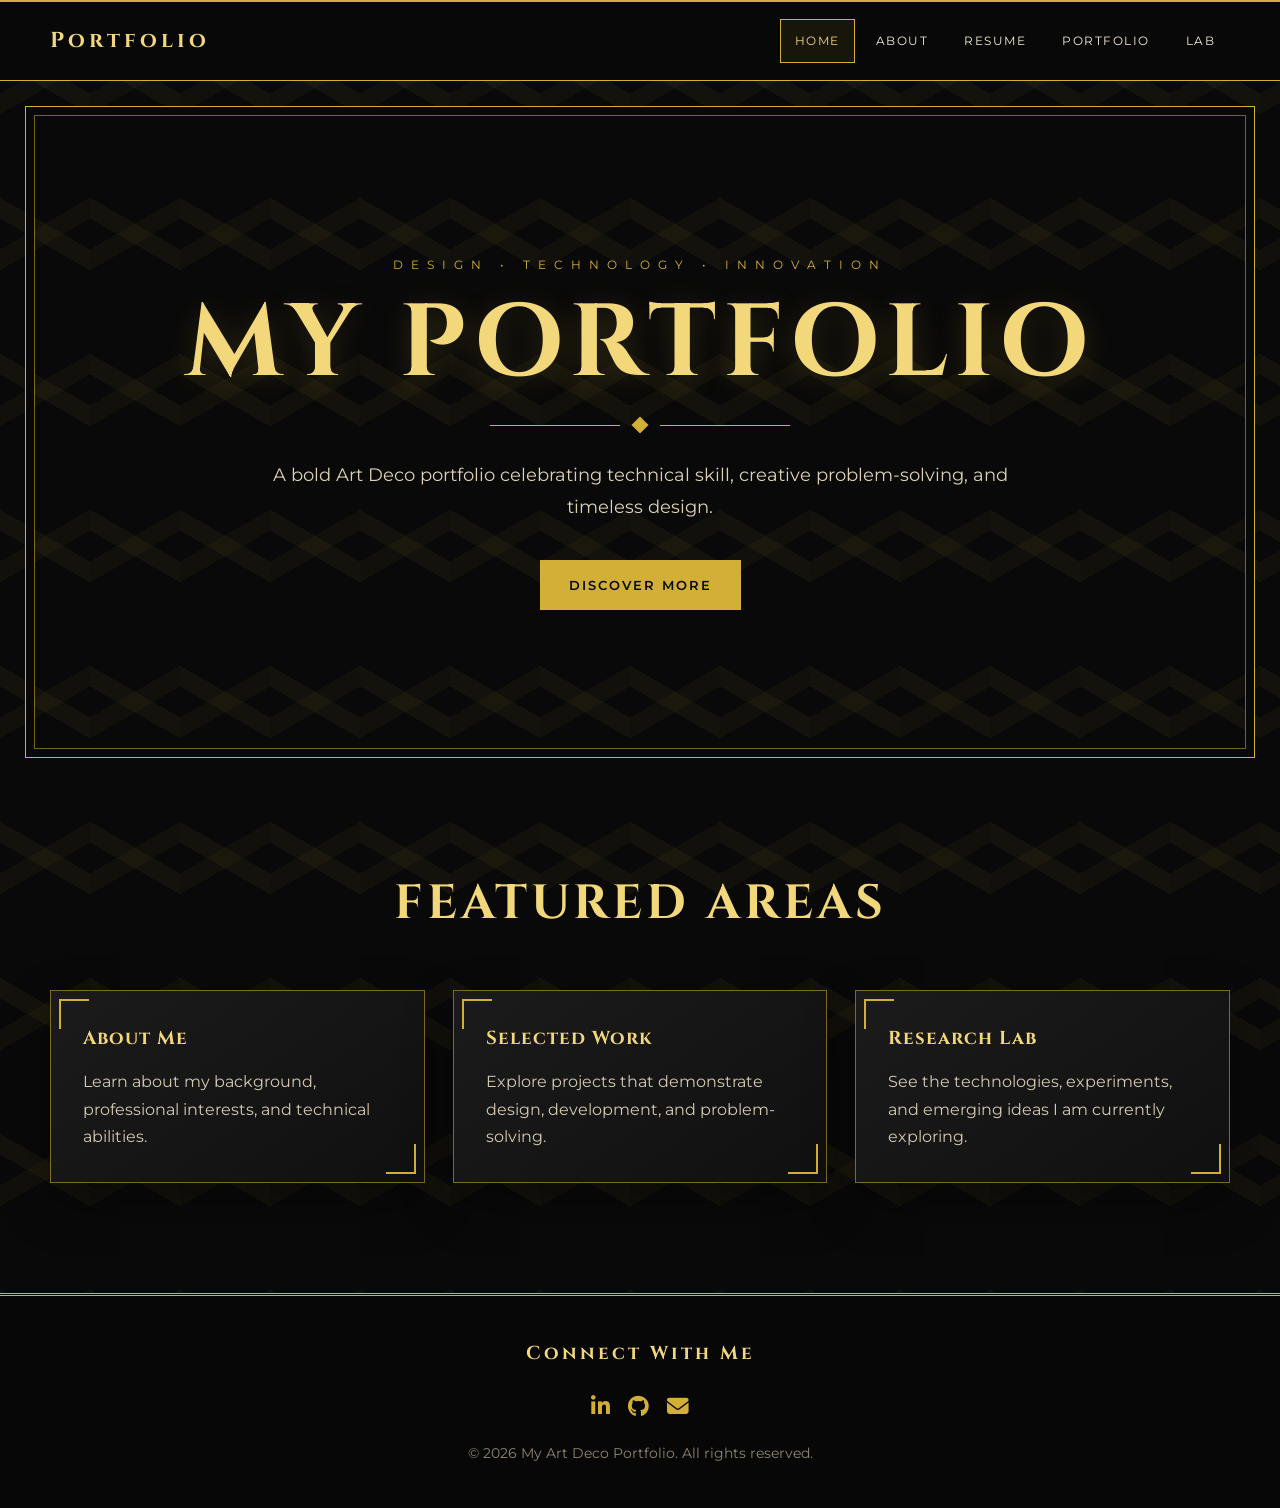
==== commit cbdaf375: "redo" ====
--- a/index.html
+++ b/index.html
@@ -1,66 +1,5 @@
-<!doctype html>
-<html lang="en">
-<head>
-  <meta charset="utf-8">
-  <meta name="viewport" content="width=device-width, initial-scale=1">
-  <meta name="description" content="A minimal technology and cybersecurity portfolio.">
-  <title>Portfolio — Home</title>
-  <link rel="stylesheet" href="style.css">
-</head>
-<body>
-<a class="skip-link" href="#main">Skip to content</a>
-<header class="site-header">
-  <div class="header-inner">
-    <a class="site-title" href="index.html">Portfolio · 2026</a>
-    <nav class="site-nav" aria-label="Main navigation">
-      <ul>
-        <li><a href="about.html">About</a></li>
-        <li><a href="portfolio.html">Work</a></li>
-        <li><a href="resume.html">Resume</a></li>
-        <li><a href="lab.html">Lab</a></li>
-      </ul>
-    </nav>
-  </div>
-</header>
-<main id="main" class="page">
-  <section class="hero">
-    <p class="kicker">Technology / Security / Systems</p>
-    <h1>My<br>Portfolio</h1>
-    <p class="hero-copy">A direct record of technical work, experiments, systems, and ongoing research.</p>
-    <div class="actions">
-      <a class="button" href="portfolio.html">View work</a>
-      <a class="button" href="about.html">About</a>
-    </div>
-  </section>
-
-  <section class="section">
-    <h2 class="section-heading">Selected areas</h2>
-    <div class="grid-3">
-      <article class="block">
-        <span class="block-number">01</span>
-        <h3>Cybersecurity</h3>
-        <p>Hands-on work with networks, systems, analysis, and defensive tools.</p>
-      </article>
-      <article class="block">
-        <span class="block-number">02</span>
-        <h3>Infrastructure</h3>
-        <p>Home lab systems, virtualization, storage, Linux, and hardware.</p>
-      </article>
-      <article class="block">
-        <span class="block-number">03</span>
-        <h3>Research</h3>
-        <p>Experiments involving automation, machine learning, and security.</p>
-      </article>
-    </div>
-  </section>
-
-  <section class="section">
-    <p class="statement">A restrained portfolio framed by the elegance, symmetry, and craftsmanship of a grand Atlantic liner.</p>
-  </section>
-</main>
-<footer class="site-footer">
-  <div class="footer-inner"><span>A portfolio in the spirit of the Ship Beautiful</span><span>© <span data-year></span></span></div>
-</footer>
-<script src="js/script.js"></script>
-</body>
-</html>
+<!DOCTYPE html><html lang="en"><head><meta charset="UTF-8"><meta name="viewport" content="width=device-width,initial-scale=1"><title>Art Deco Portfolio | Home</title><link rel="stylesheet" href="https://cdnjs.cloudflare.com/ajax/libs/font-awesome/6.5.2/css/all.min.css"><link rel="stylesheet" href="css/style.css"></head><body>
+<nav><div class="container nav-container"><a class="logo" href="index.html">Portfolio</a><ul class="nav-links"><li><a class="active" href="index.html">Home</a></li><li><a href="about.html">About</a></li><li><a href="resume.html">Resume</a></li><li><a href="portfolio.html">Portfolio</a></li><li><a href="lab.html">Lab</a></li></ul></div></nav>
+<main><section class="hero"><div class="hero-content"><div class="eyebrow">Design • Technology • Innovation</div><h1>My Portfolio</h1><div class="deco-line"><span class="deco-diamond"></span></div><p>A bold Art Deco portfolio celebrating technical skill, creative problem-solving, and timeless design.</p><a class="btn" href="about.html">Discover More</a></div></section>
+<section class="section"><div class="container"><h2 class="section-title">Featured Areas</h2><div class="grid"><article class="card"><h3>About Me</h3><p>Learn about my background, professional interests, and technical abilities.</p></article><article class="card"><h3>Selected Work</h3><p>Explore projects that demonstrate design, development, and problem-solving.</p></article><article class="card"><h3>Research Lab</h3><p>See the technologies, experiments, and emerging ideas I am currently exploring.</p></article></div></div></section></main>
+<footer><h3>Connect With Me</h3><div class="social-links"><a href="#" aria-label="LinkedIn"><i class="fab fa-linkedin-in"></i></a><a href="#" aria-label="GitHub"><i class="fab fa-github"></i></a><a href="#" aria-label="Email"><i class="fas fa-envelope"></i></a></div><p>&copy; <span id="year"></span> My Art Deco Portfolio. All rights reserved.</p></footer><script src="js/script.js"></script></body></html>
--- a/css/style.css
+++ b/css/style.css
@@ -0,0 +1,112 @@
+@import url('https://fonts.googleapis.com/css2?family=Cinzel:wght@400;600;700&family=Montserrat:wght@300;400;600&display=swap');
+
+:root {
+  --black: #090909;
+  --charcoal: #171717;
+  --gold: #d4af37;
+  --gold-light: #f3d77b;
+  --cream: #f5ecd8;
+  --muted: #b9aa87;
+}
+
+* { margin: 0; padding: 0; box-sizing: border-box; }
+html { scroll-behavior: smooth; }
+body {
+  min-height: 100vh;
+  font-family: 'Montserrat', sans-serif;
+  color: var(--cream);
+  background:
+    linear-gradient(30deg, transparent 45%, rgba(212,175,55,.05) 45%, rgba(212,175,55,.05) 55%, transparent 55%),
+    linear-gradient(-30deg, transparent 45%, rgba(212,175,55,.04) 45%, rgba(212,175,55,.04) 55%, transparent 55%),
+    var(--black);
+  background-size: 90px 156px;
+  line-height: 1.7;
+}
+
+a { color: inherit; }
+.container { width: min(1180px, calc(100% - 40px)); margin: auto; }
+
+nav {
+  position: sticky; top: 0; z-index: 1000;
+  background: rgba(9,9,9,.96);
+  border-top: 2px solid var(--gold);
+  border-bottom: 1px solid var(--gold);
+  backdrop-filter: blur(10px);
+}
+.nav-container { min-height: 78px; display: flex; justify-content: space-between; align-items: center; gap: 25px; }
+.logo { font-family: 'Cinzel', serif; text-decoration: none; color: var(--gold-light); font-size: 1.35rem; letter-spacing: 4px; font-weight: 700; }
+.nav-links { display: flex; list-style: none; gap: 6px; flex-wrap: wrap; justify-content: center; }
+.nav-links a { display: block; text-decoration: none; padding: 10px 14px; text-transform: uppercase; letter-spacing: 1.5px; font-size: .78rem; border: 1px solid transparent; transition: .25s; }
+.nav-links a:hover, .nav-links a.active { color: var(--gold-light); border-color: var(--gold); background: rgba(212,175,55,.08); }
+
+.hero, .page-header { position: relative; text-align: center; overflow: hidden; }
+.hero { min-height: 78vh; display: grid; place-items: center; padding: 90px 20px; }
+.hero::before, .page-header::before {
+  content: ''; position: absolute; inset: 25px;
+  border: 1px solid var(--gold);
+  box-shadow: inset 0 0 0 8px var(--black), inset 0 0 0 9px rgba(212,175,55,.55);
+  pointer-events: none;
+}
+.hero-content, .page-header .container { position: relative; z-index: 1; }
+.eyebrow { color: var(--gold); text-transform: uppercase; letter-spacing: 8px; font-size: .78rem; margin-bottom: 18px; }
+h1, h2, h3 { font-family: 'Cinzel', serif; }
+.hero h1 { color: var(--gold-light); font-size: clamp(3rem, 8vw, 6.8rem); line-height: 1; letter-spacing: 7px; text-transform: uppercase; text-shadow: 0 5px 30px rgba(212,175,55,.2); }
+.hero p { max-width: 760px; margin: 28px auto; color: #ddd1b5; font-size: 1.15rem; }
+.deco-line { display: flex; align-items: center; justify-content: center; gap: 14px; margin: 24px auto; color: var(--gold); }
+.deco-line::before, .deco-line::after { content: ''; width: 130px; height: 1px; background: var(--gold); }
+.deco-diamond { width: 12px; height: 12px; background: var(--gold); transform: rotate(45deg); }
+.btn { display: inline-block; margin-top: 10px; padding: 13px 28px; text-decoration: none; text-transform: uppercase; letter-spacing: 2px; font-weight: 600; font-size: .82rem; border: 1px solid var(--gold); color: var(--black); background: var(--gold); transition: .25s; }
+.btn:hover { color: var(--gold-light); background: transparent; transform: translateY(-3px); }
+
+.page-header { padding: 95px 20px 75px; background: linear-gradient(rgba(9,9,9,.78), rgba(9,9,9,.95)); }
+.page-header h1 { color: var(--gold-light); font-size: clamp(2.5rem, 6vw, 4.5rem); text-transform: uppercase; letter-spacing: 6px; }
+.page-header p { color: var(--muted); letter-spacing: 2px; }
+
+.section { padding: 80px 0; }
+.section-title { text-align: center; color: var(--gold-light); font-size: clamp(2rem, 4vw, 3rem); text-transform: uppercase; letter-spacing: 4px; margin-bottom: 45px; }
+.grid { display: grid; grid-template-columns: repeat(auto-fit, minmax(270px, 1fr)); gap: 28px; }
+.card { position: relative; padding: 32px; background: linear-gradient(145deg, #1b1b1b, #101010); border: 1px solid #7f6926; box-shadow: 0 20px 45px rgba(0,0,0,.35); transition: .3s; }
+.card::before, .card::after { content: ''; position: absolute; width: 28px; height: 28px; }
+.card::before { left: 8px; top: 8px; border-left: 2px solid var(--gold); border-top: 2px solid var(--gold); }
+.card::after { right: 8px; bottom: 8px; border-right: 2px solid var(--gold); border-bottom: 2px solid var(--gold); }
+.card:hover { transform: translateY(-7px); border-color: var(--gold-light); }
+.card h2, .card h3 { color: var(--gold-light); margin-bottom: 14px; letter-spacing: 1px; }
+.card p, .card li { color: #d5cab2; }
+.card ul { list-style: none; }
+.card li { padding: 9px 0; border-bottom: 1px solid rgba(212,175,55,.15); }
+.card li:last-child { border-bottom: 0; }
+.card i { color: var(--gold); margin-right: 9px; }
+
+.about-layout { display: grid; grid-template-columns: minmax(250px, .8fr) 1.6fr; gap: 45px; align-items: center; }
+.portrait-placeholder { aspect-ratio: 4/5; display: grid; place-items: center; font-size: 6rem; color: var(--gold); border: 1px solid var(--gold); background: radial-gradient(circle, #262626, #101010); position: relative; }
+.portrait-placeholder::after { content: ''; position: absolute; inset: 12px; border: 1px solid rgba(212,175,55,.6); }
+.about-copy p { margin-bottom: 17px; color: #d8ccb4; }
+.skill { margin: 20px 0; }
+.skill-label { display: flex; justify-content: space-between; color: var(--gold-light); margin-bottom: 7px; font-size: .9rem; }
+.skill-track { height: 9px; border: 1px solid #806a2c; }
+.skill-fill { height: 100%; background: linear-gradient(90deg, #8b6d18, var(--gold-light)); }
+
+.resume-item { padding: 0 0 22px 20px; margin-bottom: 22px; border-left: 1px solid var(--gold); }
+.resume-item:last-child { margin-bottom: 0; }
+.resume-item h3 { color: var(--gold-light); }
+.meta { color: var(--gold); font-size: .85rem; text-transform: uppercase; letter-spacing: 1px; margin: 4px 0 8px; }
+
+.project-icon { height: 190px; display: grid; place-items: center; font-size: 4rem; color: var(--gold); border-bottom: 1px solid #7f6926; background: radial-gradient(circle, #27231a, #101010 70%); }
+.project-body { padding-top: 22px; }
+
+footer { border-top: 3px double var(--gold); background: #070707; text-align: center; padding: 42px 20px; margin-top: 30px; }
+footer h3 { color: var(--gold-light); letter-spacing: 3px; }
+.social-links { display: flex; justify-content: center; gap: 18px; margin: 18px 0; }
+.social-links a { color: var(--gold); font-size: 1.35rem; transition: .2s; }
+.social-links a:hover { color: var(--gold-light); transform: translateY(-2px); }
+footer p { color: #8f856f; font-size: .85rem; }
+
+@media (max-width: 760px) {
+  .nav-container { flex-direction: column; padding: 16px 0; }
+  .nav-links { gap: 0; }
+  .nav-links a { padding: 7px 8px; font-size: .68rem; }
+  .hero { min-height: 70vh; }
+  .hero::before, .page-header::before { inset: 12px; }
+  .about-layout { grid-template-columns: 1fr; }
+  .portrait-placeholder { max-width: 360px; margin: auto; width: 100%; }
+}
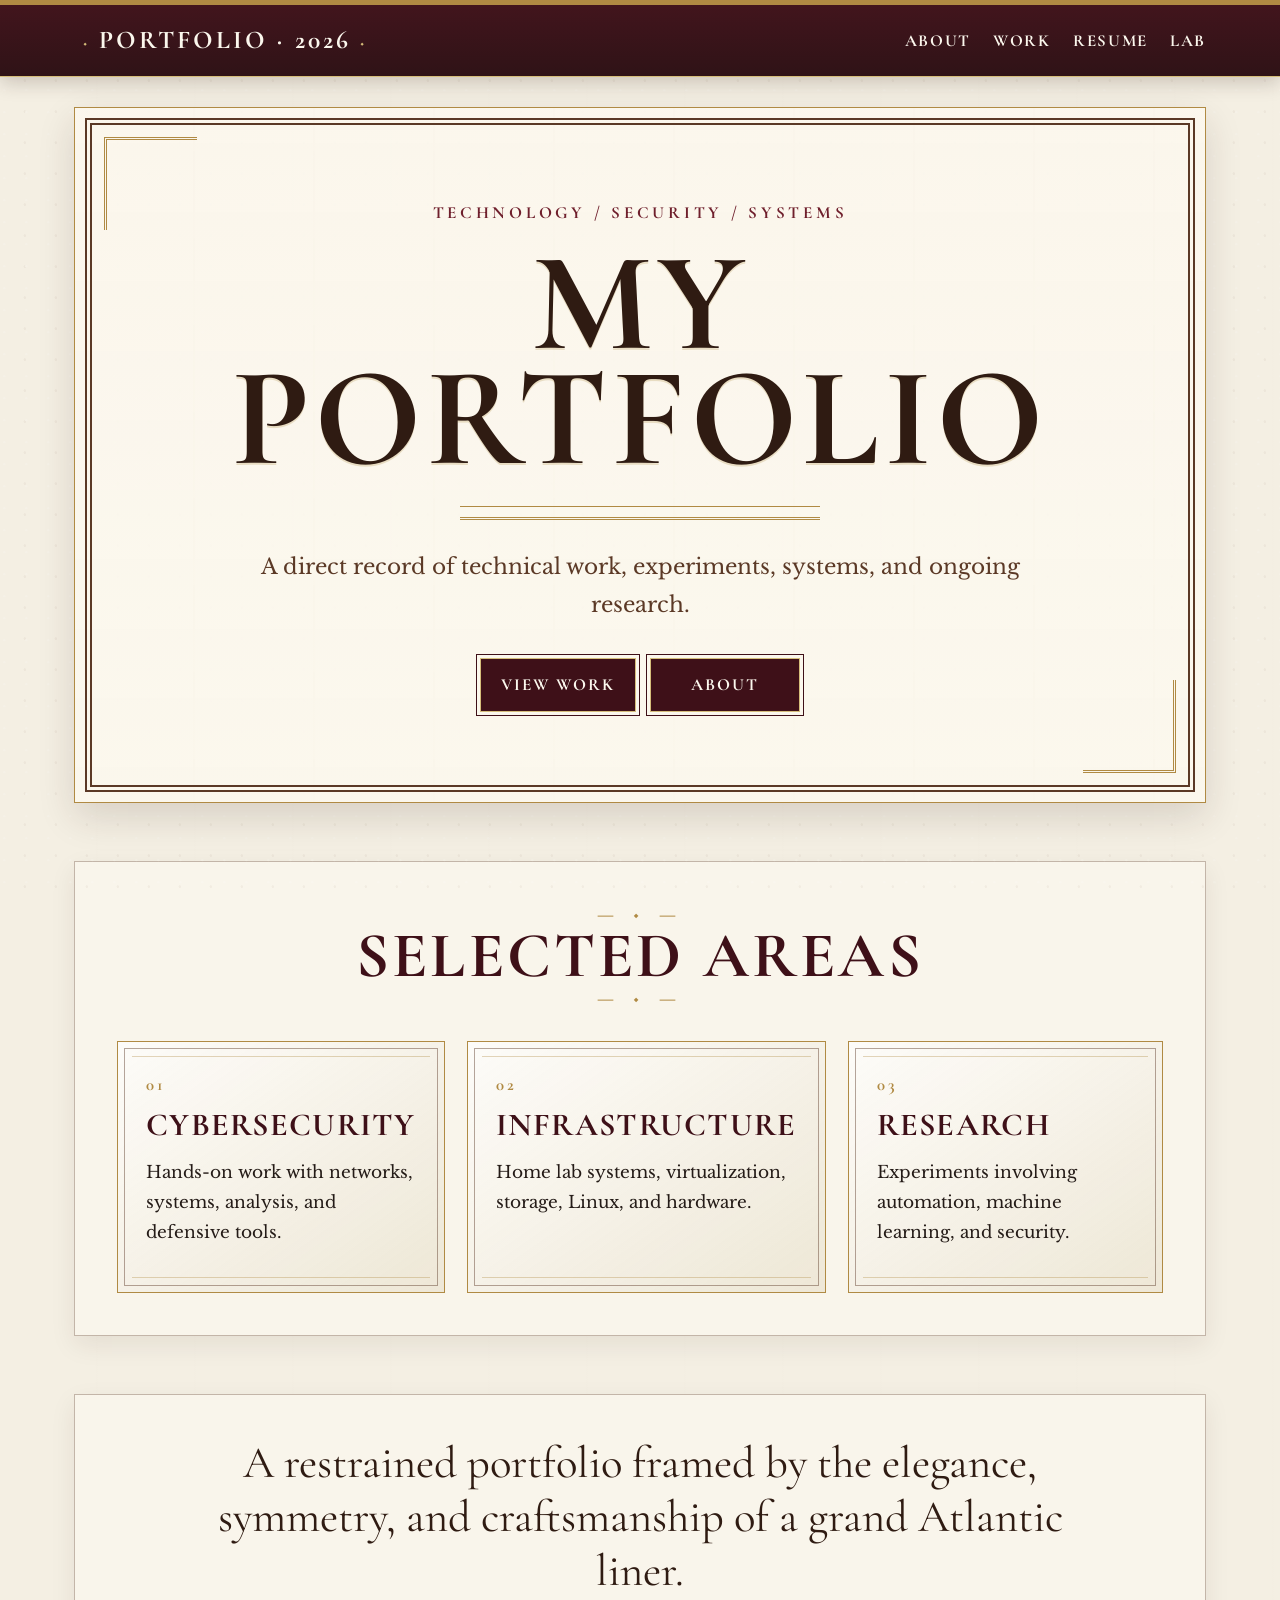
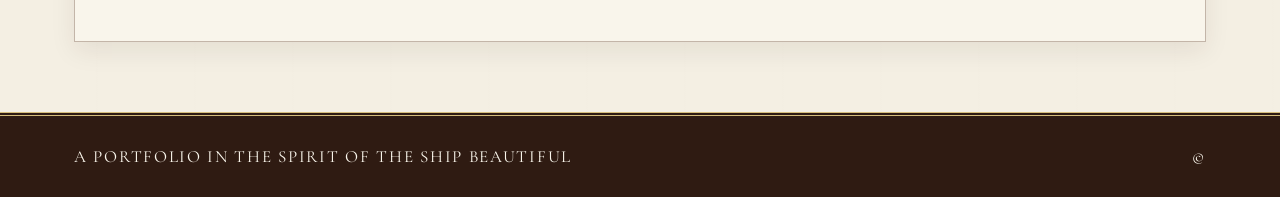
==== commit e438d665: "redo" ====
--- a/index.html
+++ b/index.html
@@ -1,5 +1,66 @@
-<!DOCTYPE html><html lang="en"><head><meta charset="UTF-8"><meta name="viewport" content="width=device-width,initial-scale=1"><title>Art Deco Portfolio | Home</title><link rel="stylesheet" href="https://cdnjs.cloudflare.com/ajax/libs/font-awesome/6.5.2/css/all.min.css"><link rel="stylesheet" href="css/style.css"></head><body>
-<nav><div class="container nav-container"><a class="logo" href="index.html">Portfolio</a><ul class="nav-links"><li><a class="active" href="index.html">Home</a></li><li><a href="about.html">About</a></li><li><a href="resume.html">Resume</a></li><li><a href="portfolio.html">Portfolio</a></li><li><a href="lab.html">Lab</a></li></ul></div></nav>
-<main><section class="hero"><div class="hero-content"><div class="eyebrow">Design • Technology • Innovation</div><h1>My Portfolio</h1><div class="deco-line"><span class="deco-diamond"></span></div><p>A bold Art Deco portfolio celebrating technical skill, creative problem-solving, and timeless design.</p><a class="btn" href="about.html">Discover More</a></div></section>
-<section class="section"><div class="container"><h2 class="section-title">Featured Areas</h2><div class="grid"><article class="card"><h3>About Me</h3><p>Learn about my background, professional interests, and technical abilities.</p></article><article class="card"><h3>Selected Work</h3><p>Explore projects that demonstrate design, development, and problem-solving.</p></article><article class="card"><h3>Research Lab</h3><p>See the technologies, experiments, and emerging ideas I am currently exploring.</p></article></div></div></section></main>
-<footer><h3>Connect With Me</h3><div class="social-links"><a href="#" aria-label="LinkedIn"><i class="fab fa-linkedin-in"></i></a><a href="#" aria-label="GitHub"><i class="fab fa-github"></i></a><a href="#" aria-label="Email"><i class="fas fa-envelope"></i></a></div><p>&copy; <span id="year"></span> My Art Deco Portfolio. All rights reserved.</p></footer><script src="js/script.js"></script></body></html>
+<!doctype html>
+<html lang="en">
+<head>
+  <meta charset="utf-8">
+  <meta name="viewport" content="width=device-width, initial-scale=1">
+  <meta name="description" content="A minimal technology and cybersecurity portfolio.">
+  <title>Portfolio — Home</title>
+  <link rel="stylesheet" href="style.css">
+</head>
+<body>
+<a class="skip-link" href="#main">Skip to content</a>
+<header class="site-header">
+  <div class="header-inner">
+    <a class="site-title" href="index.html">Portfolio · 2026</a>
+    <nav class="site-nav" aria-label="Main navigation">
+      <ul>
+        <li><a href="about.html">About</a></li>
+        <li><a href="portfolio.html">Work</a></li>
+        <li><a href="resume.html">Resume</a></li>
+        <li><a href="lab.html">Lab</a></li>
+      </ul>
+    </nav>
+  </div>
+</header>
+<main id="main" class="page">
+  <section class="hero">
+    <p class="kicker">Technology / Security / Systems</p>
+    <h1>My<br>Portfolio</h1>
+    <p class="hero-copy">A direct record of technical work, experiments, systems, and ongoing research.</p>
+    <div class="actions">
+      <a class="button" href="portfolio.html">View work</a>
+      <a class="button" href="about.html">About</a>
+    </div>
+  </section>
+
+  <section class="section">
+    <h2 class="section-heading">Selected areas</h2>
+    <div class="grid-3">
+      <article class="block">
+        <span class="block-number">01</span>
+        <h3>Cybersecurity</h3>
+        <p>Hands-on work with networks, systems, analysis, and defensive tools.</p>
+      </article>
+      <article class="block">
+        <span class="block-number">02</span>
+        <h3>Infrastructure</h3>
+        <p>Home lab systems, virtualization, storage, Linux, and hardware.</p>
+      </article>
+      <article class="block">
+        <span class="block-number">03</span>
+        <h3>Research</h3>
+        <p>Experiments involving automation, machine learning, and security.</p>
+      </article>
+    </div>
+  </section>
+
+  <section class="section">
+    <p class="statement">A restrained portfolio framed by the elegance, symmetry, and craftsmanship of a grand Atlantic liner.</p>
+  </section>
+</main>
+<footer class="site-footer">
+  <div class="footer-inner"><span>A portfolio in the spirit of the Ship Beautiful</span><span>© <span data-year></span></span></div>
+</footer>
+<script src="js/script.js"></script>
+</body>
+</html>
--- a/style.css
+++ b/style.css
@@ -0,0 +1,427 @@
+@import url('https://fonts.googleapis.com/css2?family=Cormorant+Garamond:wght@500;600;700&family=Libre+Baskerville:wght@400;700&display=swap');
+
+:root {
+  --ivory: #f4efe3;
+  --paper: #fbf7ed;
+  --wine: #6f1f2c;
+  --wine-dark: #3e1018;
+  --caledon: #9aa89f;
+  --oak: #5b3926;
+  --oak-dark: #2f1b12;
+  --gilt: #b08a43;
+  --gilt-light: #d5bd7a;
+  --ink: #241b17;
+  --line: rgba(91, 57, 38, .34);
+  --max: 1180px;
+}
+
+* { box-sizing: border-box; }
+
+html { scroll-behavior: smooth; }
+
+body {
+  margin: 0;
+  color: var(--ink);
+  font-family: "Libre Baskerville", Georgia, serif;
+  font-size: 17px;
+  line-height: 1.75;
+  background:
+    linear-gradient(rgba(244,239,227,.94), rgba(244,239,227,.94)),
+    repeating-linear-gradient(90deg, transparent 0 96px, rgba(91,57,38,.06) 96px 98px),
+    var(--ivory);
+}
+
+body::before {
+  content: "";
+  position: fixed;
+  inset: 0;
+  pointer-events: none;
+  opacity: .18;
+  background-image:
+    radial-gradient(circle at 20% 10%, rgba(255,255,255,.8) 0 1px, transparent 1.5px),
+    radial-gradient(circle at 80% 60%, rgba(91,57,38,.25) 0 1px, transparent 1.5px);
+  background-size: 22px 22px, 31px 31px;
+}
+
+a {
+  color: var(--wine-dark);
+  text-decoration-color: var(--gilt);
+  text-underline-offset: 4px;
+}
+
+a:hover,
+a:focus { color: var(--wine); }
+
+.skip-link {
+  position: absolute;
+  left: -9999px;
+  top: 0;
+}
+
+.skip-link:focus {
+  left: 12px;
+  top: 12px;
+  z-index: 1000;
+  padding: 10px 14px;
+  background: var(--wine-dark);
+  color: white;
+}
+
+.site-header {
+  position: sticky;
+  top: 0;
+  z-index: 50;
+  color: var(--paper);
+  background:
+    linear-gradient(180deg, rgba(62,16,24,.98), rgba(43,14,18,.98));
+  border-top: 5px solid var(--gilt);
+  border-bottom: 1px solid var(--gilt-light);
+  box-shadow: 0 6px 18px rgba(47,27,18,.2);
+}
+
+.header-inner {
+  max-width: var(--max);
+  margin: 0 auto;
+  padding: 13px 24px;
+  display: grid;
+  grid-template-columns: 1fr auto;
+  gap: 24px;
+  align-items: center;
+}
+
+.site-title {
+  color: var(--paper);
+  font-family: "Cormorant Garamond", Georgia, serif;
+  font-size: 1.6rem;
+  font-weight: 700;
+  letter-spacing: .12em;
+  text-transform: uppercase;
+  text-decoration: none;
+}
+
+.site-title::before,
+.site-title::after {
+  content: "◆";
+  margin: 0 .55rem;
+  color: var(--gilt-light);
+  font-size: .55em;
+  vertical-align: middle;
+}
+
+.site-nav ul {
+  display: flex;
+  flex-wrap: wrap;
+  gap: 8px 22px;
+  margin: 0;
+  padding: 0;
+  list-style: none;
+}
+
+.site-nav a {
+  color: var(--paper);
+  font-family: "Cormorant Garamond", Georgia, serif;
+  font-size: 1.05rem;
+  font-weight: 700;
+  letter-spacing: .1em;
+  text-transform: uppercase;
+  text-decoration: none;
+  border-bottom: 1px solid transparent;
+}
+
+.site-nav a:hover,
+.site-nav a:focus {
+  color: var(--gilt-light);
+  border-bottom-color: var(--gilt-light);
+}
+
+.page {
+  max-width: var(--max);
+  margin: 0 auto;
+  padding: 0 24px 70px;
+}
+
+.hero {
+  position: relative;
+  min-height: 72vh;
+  display: grid;
+  align-content: center;
+  justify-items: center;
+  text-align: center;
+  margin: 30px 0 0;
+  padding: 90px 8vw;
+  background:
+    linear-gradient(rgba(251,247,237,.92), rgba(251,247,237,.96)),
+    repeating-linear-gradient(90deg, transparent 0 118px, rgba(176,138,67,.2) 118px 120px);
+  border: 1px solid var(--gilt);
+  outline: 7px double var(--oak);
+  outline-offset: -18px;
+  box-shadow: 0 14px 35px rgba(47,27,18,.14);
+}
+
+.hero::before,
+.hero::after {
+  content: "";
+  position: absolute;
+  width: 90px;
+  height: 90px;
+  border-color: var(--gilt);
+}
+
+.hero::before {
+  left: 29px;
+  top: 29px;
+  border-left: 3px double var(--gilt);
+  border-top: 3px double var(--gilt);
+}
+
+.hero::after {
+  right: 29px;
+  bottom: 29px;
+  border-right: 3px double var(--gilt);
+  border-bottom: 3px double var(--gilt);
+}
+
+.kicker,
+.meta {
+  margin: 0 0 18px;
+  color: var(--wine);
+  font-family: "Cormorant Garamond", Georgia, serif;
+  font-weight: 700;
+  letter-spacing: .22em;
+  text-transform: uppercase;
+}
+
+.hero h1,
+.page-title {
+  margin: 0;
+  color: var(--oak-dark);
+  font-family: "Cormorant Garamond", Georgia, serif;
+  font-size: clamp(4.2rem, 11vw, 9rem);
+  line-height: .82;
+  letter-spacing: .03em;
+  text-transform: uppercase;
+  text-shadow: 0 2px 0 rgba(176,138,67,.25);
+}
+
+.hero h1::after,
+.page-title::after {
+  content: "";
+  display: block;
+  width: min(360px, 70vw);
+  height: 10px;
+  margin: 30px auto 0;
+  border-top: 1px solid var(--gilt);
+  border-bottom: 3px double var(--gilt);
+}
+
+.hero-copy {
+  max-width: 760px;
+  margin: 28px 0 0;
+  color: var(--oak);
+  font-size: clamp(1.05rem, 1.8vw, 1.35rem);
+}
+
+.actions {
+  display: flex;
+  flex-wrap: wrap;
+  justify-content: center;
+  gap: 14px;
+  margin-top: 34px;
+}
+
+.button {
+  display: inline-block;
+  min-width: 150px;
+  padding: 11px 20px;
+  color: var(--paper);
+  background: var(--wine-dark);
+  border: 1px solid var(--gilt-light);
+  outline: 1px solid var(--wine-dark);
+  outline-offset: 3px;
+  font-family: "Cormorant Garamond", Georgia, serif;
+  font-weight: 700;
+  letter-spacing: .12em;
+  text-align: center;
+  text-transform: uppercase;
+  text-decoration: none;
+}
+
+.button:hover,
+.button:focus {
+  color: var(--wine-dark);
+  background: var(--gilt-light);
+}
+
+.section {
+  margin-top: 58px;
+  padding: 42px;
+  background: rgba(251,247,237,.82);
+  border: 1px solid var(--line);
+  box-shadow: 0 9px 24px rgba(47,27,18,.08);
+}
+
+.section-heading {
+  margin: 0 0 32px;
+  color: var(--wine-dark);
+  font-family: "Cormorant Garamond", Georgia, serif;
+  font-size: clamp(2.6rem, 5vw, 4.8rem);
+  line-height: 1;
+  letter-spacing: .05em;
+  text-align: center;
+  text-transform: uppercase;
+}
+
+.section-heading::before,
+.section-heading::after {
+  content: "— ◆ —";
+  display: block;
+  color: var(--gilt);
+  font-size: .32em;
+  letter-spacing: .35em;
+}
+
+.grid-2,
+.grid-3 {
+  display: grid;
+  gap: 22px;
+}
+
+.grid-2 { grid-template-columns: repeat(2, 1fr); }
+.grid-3 { grid-template-columns: repeat(3, 1fr); }
+
+.block {
+  position: relative;
+  min-height: 245px;
+  padding: 28px;
+  background: linear-gradient(145deg, rgba(255,255,255,.68), rgba(236,229,211,.88));
+  border: 1px solid var(--gilt);
+  outline: 1px solid rgba(91,57,38,.45);
+  outline-offset: -8px;
+}
+
+.block::before {
+  content: "";
+  position: absolute;
+  inset: 14px;
+  pointer-events: none;
+  border-top: 1px solid rgba(176,138,67,.35);
+  border-bottom: 1px solid rgba(176,138,67,.35);
+}
+
+.block h2,
+.block h3 {
+  position: relative;
+  margin: 10px 0 12px;
+  color: var(--wine-dark);
+  font-family: "Cormorant Garamond", Georgia, serif;
+  font-size: 2rem;
+  line-height: 1;
+  letter-spacing: .04em;
+  text-transform: uppercase;
+}
+
+.block p,
+.block ul { position: relative; }
+
+.block-number {
+  position: relative;
+  display: block;
+  color: var(--gilt);
+  font-family: "Cormorant Garamond", Georgia, serif;
+  font-size: 1.05rem;
+  font-weight: 700;
+  letter-spacing: .18em;
+}
+
+.statement {
+  max-width: 900px;
+  margin: 0 auto;
+  color: var(--oak-dark);
+  font-family: "Cormorant Garamond", Georgia, serif;
+  font-size: clamp(1.8rem, 3.5vw, 3.2rem);
+  line-height: 1.2;
+  text-align: center;
+}
+
+.list-plain {
+  margin: 0;
+  padding: 0;
+  list-style: none;
+}
+
+.list-plain li {
+  padding: 14px 0;
+  border-top: 1px solid var(--line);
+}
+
+.list-plain li:last-child { border-bottom: 1px solid var(--line); }
+
+.resume-row {
+  display: grid;
+  grid-template-columns: 220px 1fr;
+  gap: 30px;
+  padding: 28px 0;
+  border-top: 1px solid var(--gilt);
+}
+
+.resume-row:last-child { border-bottom: 1px solid var(--gilt); }
+.resume-row h3 {
+  margin: 0;
+  color: var(--wine-dark);
+  font-family: "Cormorant Garamond", Georgia, serif;
+  font-size: 1.7rem;
+  text-transform: uppercase;
+}
+.resume-row p { margin-top: 0; }
+
+.site-footer {
+  color: var(--paper);
+  background: var(--oak-dark);
+  border-top: 4px double var(--gilt-light);
+}
+
+.footer-inner {
+  max-width: var(--max);
+  margin: 0 auto;
+  padding: 26px 24px;
+  display: flex;
+  flex-wrap: wrap;
+  justify-content: space-between;
+  gap: 16px;
+  font-family: "Cormorant Garamond", Georgia, serif;
+  letter-spacing: .1em;
+  text-transform: uppercase;
+}
+
+.not-found {
+  min-height: 70vh;
+  display: grid;
+  align-content: center;
+  text-align: center;
+}
+
+.not-found .page-title { font-size: clamp(7rem, 22vw, 15rem); }
+
+@media (max-width: 850px) {
+  .header-inner { grid-template-columns: 1fr; text-align: center; }
+  .site-nav ul { justify-content: center; }
+  .grid-2,
+  .grid-3 { grid-template-columns: 1fr; }
+  .resume-row { grid-template-columns: 1fr; gap: 8px; }
+  .hero { min-height: auto; padding: 72px 34px; }
+  .section { padding: 32px 22px; }
+}
+
+@media (max-width: 540px) {
+  body { font-size: 16px; }
+  .page { padding-inline: 14px; }
+  .site-title::before,
+  .site-title::after { display: none; }
+  .site-nav ul { gap: 6px 14px; }
+  .hero { margin-top: 18px; outline-offset: -12px; }
+  .hero::before,
+  .hero::after { width: 55px; height: 55px; }
+  .hero::before { left: 20px; top: 20px; }
+  .hero::after { right: 20px; bottom: 20px; }
+  .block { min-height: auto; }
+}
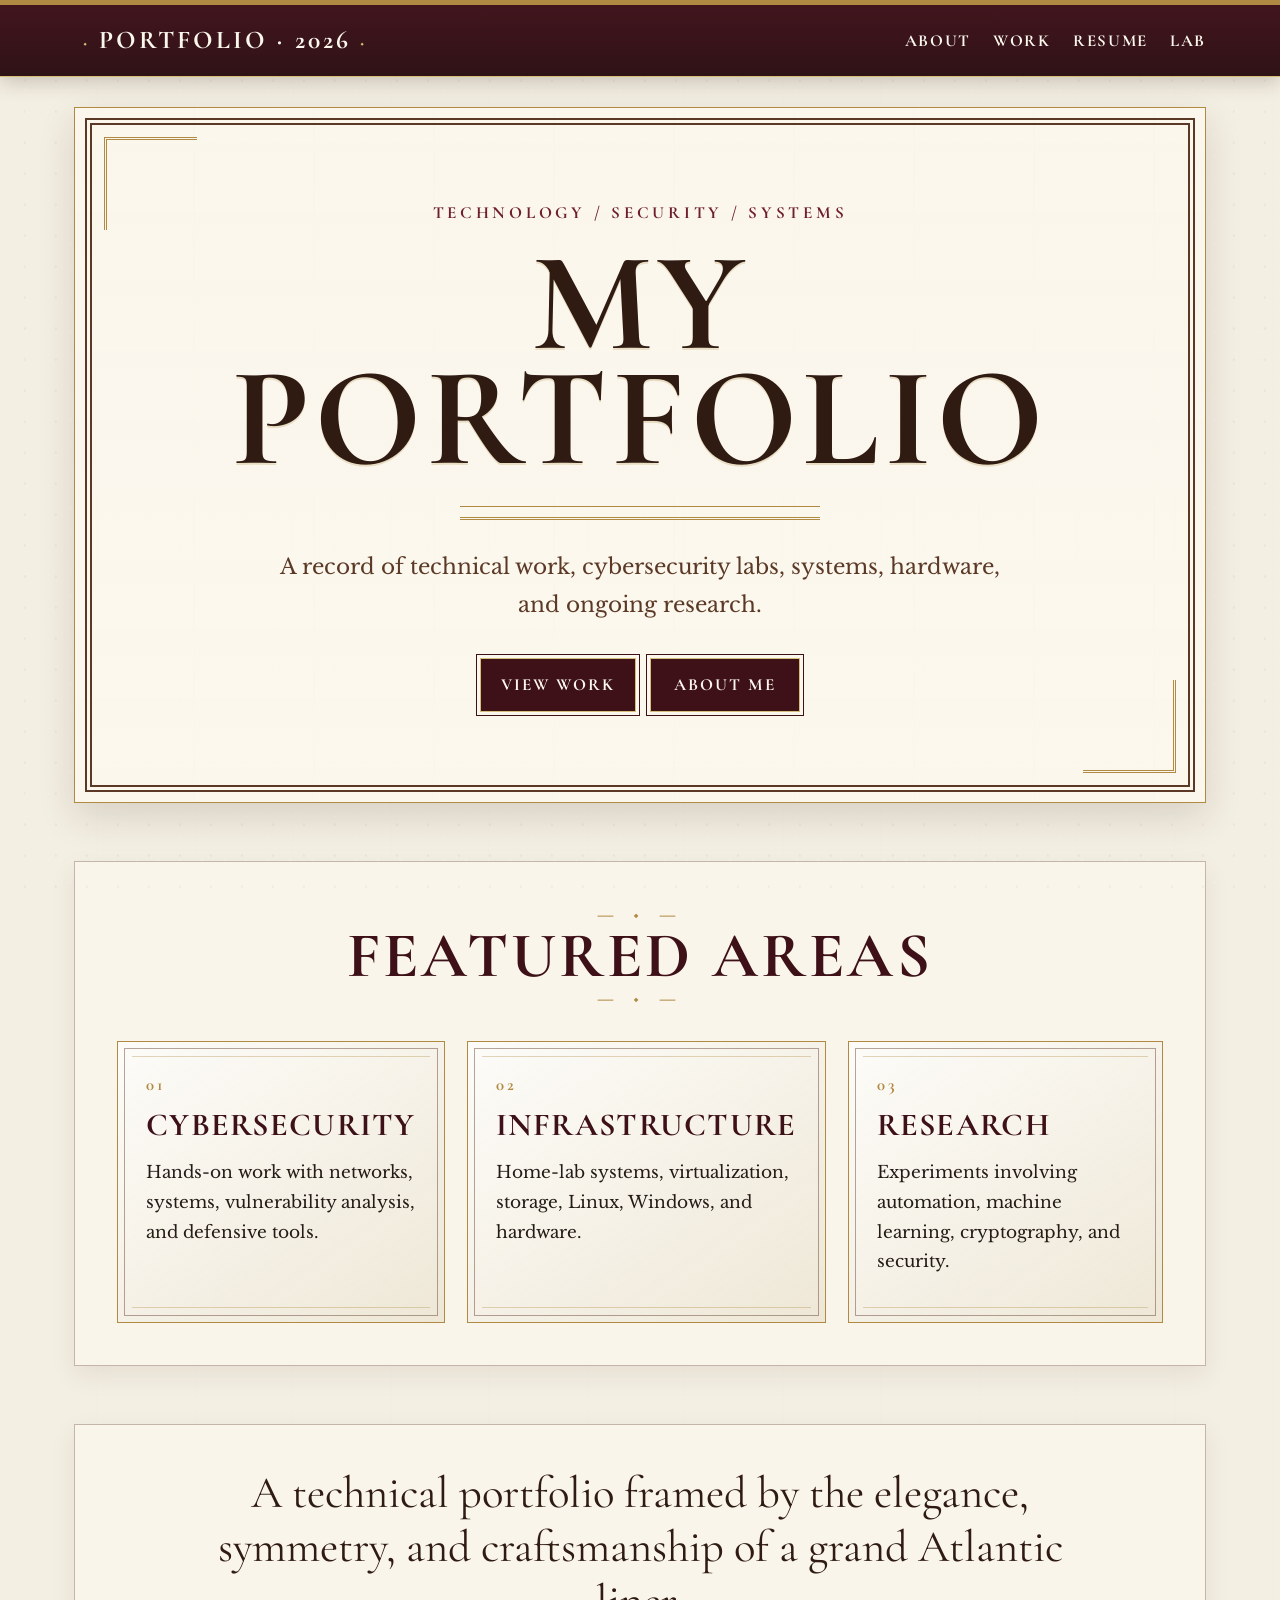
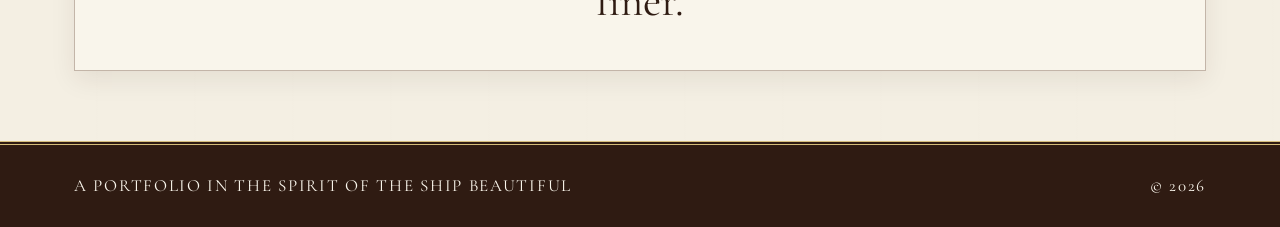
==== commit dd7bd4bb: "all together with comments" ====
--- a/index.html
+++ b/index.html
@@ -3,15 +3,29 @@
 <head>
   <meta charset="utf-8">
   <meta name="viewport" content="width=device-width, initial-scale=1">
-  <meta name="description" content="A minimal technology and cybersecurity portfolio.">
+
+  <!-- EDIT HERE: This description may appear in search-engine results. -->
+  <meta name="description" content="A technology and cybersecurity portfolio.">
+
+  <!-- EDIT HERE: Change the browser-tab title. -->
   <title>Portfolio — Home</title>
+
+  <!-- Keep this line so the Aquitania-inspired design loads. -->
   <link rel="stylesheet" href="style.css">
 </head>
 <body>
 <a class="skip-link" href="#main">Skip to content</a>
+
+<!-- =========================
+     SITE HEADER / NAVIGATION
+     Edit the site title or menu labels here.
+     Keep the file names in href="..." unless you rename the HTML files.
+========================= -->
 <header class="site-header">
   <div class="header-inner">
+    <!-- EDIT HERE: Main site name shown in the upper-left corner. -->
     <a class="site-title" href="index.html">Portfolio · 2026</a>
+
     <nav class="site-nav" aria-label="Main navigation">
       <ul>
         <li><a href="about.html">About</a></li>
@@ -22,45 +36,92 @@
     </nav>
   </div>
 </header>
+
 <main id="main" class="page">
+  <!-- =========================
+       HOME HERO SECTION
+       This is the first large section visitors see.
+  ========================= -->
   <section class="hero">
+    <!-- EDIT HERE: Small line above the main title. -->
     <p class="kicker">Technology / Security / Systems</p>
+
+    <!-- EDIT HERE: Main homepage title. <br> creates a line break. -->
     <h1>My<br>Portfolio</h1>
-    <p class="hero-copy">A direct record of technical work, experiments, systems, and ongoing research.</p>
+
+    <!-- EDIT HERE: Short introduction. -->
+    <p class="hero-copy">A record of technical work, cybersecurity labs, systems, hardware, and ongoing research.</p>
+
+    <!-- EDIT HERE: Change button text or destinations. -->
     <div class="actions">
       <a class="button" href="portfolio.html">View work</a>
-      <a class="button" href="about.html">About</a>
+      <a class="button" href="about.html">About me</a>
     </div>
   </section>
 
+  <!-- =========================
+       FEATURED AREAS
+       Copy one complete <article>...</article> block to add another card.
+  ========================= -->
   <section class="section">
-    <h2 class="section-heading">Selected areas</h2>
+    <!-- EDIT HERE: Section heading. -->
+    <h2 class="section-heading">Featured areas</h2>
+
     <div class="grid-3">
+      <!-- FEATURE CARD 1 -->
       <article class="block">
         <span class="block-number">01</span>
         <h3>Cybersecurity</h3>
-        <p>Hands-on work with networks, systems, analysis, and defensive tools.</p>
+        <p>Hands-on work with networks, systems, vulnerability analysis, and defensive tools.</p>
       </article>
+
+      <!-- FEATURE CARD 2 -->
       <article class="block">
         <span class="block-number">02</span>
         <h3>Infrastructure</h3>
-        <p>Home lab systems, virtualization, storage, Linux, and hardware.</p>
+        <p>Home-lab systems, virtualization, storage, Linux, Windows, and hardware.</p>
       </article>
+
+      <!-- FEATURE CARD 3 -->
       <article class="block">
         <span class="block-number">03</span>
         <h3>Research</h3>
-        <p>Experiments involving automation, machine learning, and security.</p>
+        <p>Experiments involving automation, machine learning, cryptography, and security.</p>
       </article>
+
+      <!-- ADD A NEW FEATURE CARD:
+      <article class="block">
+        <span class="block-number">04</span>
+        <h3>New Area</h3>
+        <p>Add a short description here.</p>
+      </article>
+      -->
     </div>
   </section>
 
+  <!-- =========================
+       CLOSING STATEMENT
+  ========================= -->
   <section class="section">
-    <p class="statement">A restrained portfolio framed by the elegance, symmetry, and craftsmanship of a grand Atlantic liner.</p>
+    <!-- EDIT HERE: Closing sentence on the homepage. -->
+    <p class="statement">A technical portfolio framed by the elegance, symmetry, and craftsmanship of a grand Atlantic liner.</p>
   </section>
 </main>
+
+<!-- =========================
+     FOOTER
+========================= -->
 <footer class="site-footer">
-  <div class="footer-inner"><span>A portfolio in the spirit of the Ship Beautiful</span><span>© <span data-year></span></span></div>
+  <div class="footer-inner">
+    <!-- EDIT HERE: Footer phrase. -->
+    <span>A portfolio in the spirit of the Ship Beautiful</span>
+
+    <!-- The year is filled automatically by js/script.js. -->
+    <span>© <span data-year></span></span>
+  </div>
 </footer>
+
+<!-- Keep this line so the automatic copyright year works. -->
 <script src="js/script.js"></script>
 </body>
 </html>
--- a/style.css
+++ b/style.css
@@ -1,3 +1,15 @@
+/* ================================================================
+   AQUitania-INSPIRED PORTFOLIO — STYLE GUIDE
+
+   Most content should be edited in the HTML files, not here.
+   Use this file when you want to change colors, fonts, spacing,
+   borders, or the overall appearance.
+
+   QUICK COLOR EDITING:
+   Change the values under :root below.
+   Example: --wine controls the main red accent.
+================================================================ */
+
 @import url('https://fonts.googleapis.com/css2?family=Cormorant+Garamond:wght@500;600;700&family=Libre+Baskerville:wght@400;700&display=swap');
 
 :root {
@@ -425,3 +437,77 @@
   .hero::after { right: 20px; bottom: 20px; }
   .block { min-height: auto; }
 }
+
+/* Additional content components */
+.site-nav a[aria-current="page"] {
+  color: var(--gilt-light);
+  border-bottom-color: var(--gilt-light);
+}
+
+.about-layout {
+  display: grid;
+  grid-template-columns: minmax(230px, .75fr) 1.5fr;
+  gap: 42px;
+  align-items: center;
+}
+
+.portrait-panel {
+  min-height: 390px;
+  display: grid;
+  place-items: center;
+  color: var(--wine-dark);
+  background:
+    linear-gradient(rgba(251,247,237,.72), rgba(236,229,211,.82)),
+    repeating-linear-gradient(90deg, transparent 0 64px, rgba(176,138,67,.16) 64px 66px);
+  border: 1px solid var(--gilt);
+  outline: 6px double var(--oak);
+  outline-offset: -17px;
+}
+
+.portrait-panel span {
+  font-family: "Cormorant Garamond", Georgia, serif;
+  font-size: clamp(5rem, 10vw, 8rem);
+  font-weight: 700;
+  letter-spacing: .08em;
+}
+
+.left-heading { text-align: left; }
+.left-heading::before,
+.left-heading::after { display: none; }
+
+.skill-list { max-width: 900px; margin: 0 auto; }
+.skill { margin: 24px 0; }
+.skill-label {
+  display: flex;
+  justify-content: space-between;
+  gap: 20px;
+  margin-bottom: 8px;
+  color: var(--wine-dark);
+  font-family: "Cormorant Garamond", Georgia, serif;
+  font-size: 1.2rem;
+  font-weight: 700;
+  letter-spacing: .08em;
+  text-transform: uppercase;
+}
+.skill-track {
+  height: 13px;
+  padding: 2px;
+  border: 1px solid var(--gilt);
+  background: rgba(91,57,38,.08);
+}
+.skill-fill {
+  height: 100%;
+  background: linear-gradient(90deg, var(--wine-dark), var(--wine), var(--gilt));
+}
+
+.project-grid .block { min-height: 280px; }
+.project-block .block-number { color: var(--wine); }
+.compact-list li { padding: 9px 0; }
+
+@media (max-width: 850px) {
+  .about-layout { grid-template-columns: 1fr; }
+  .portrait-panel { min-height: 300px; }
+  .left-heading { text-align: center; }
+  .left-heading::before,
+  .left-heading::after { display: block; }
+}
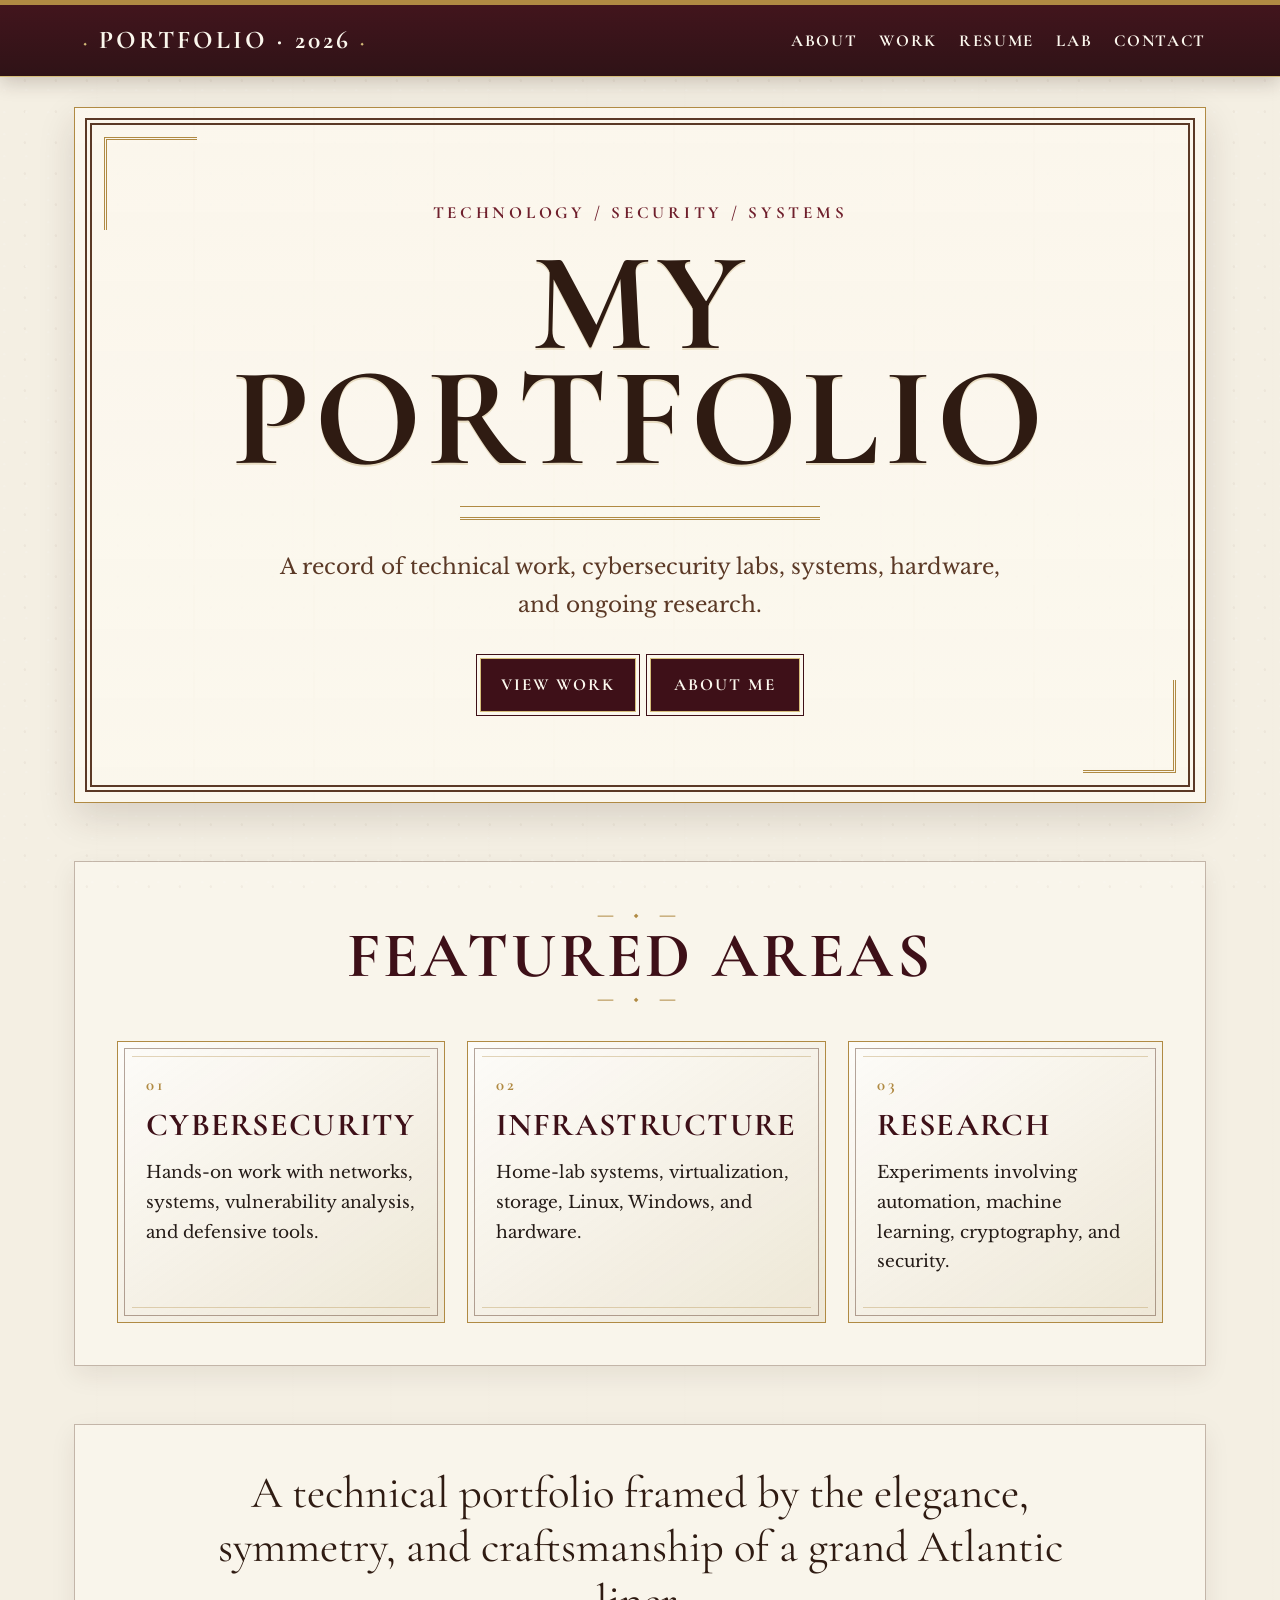
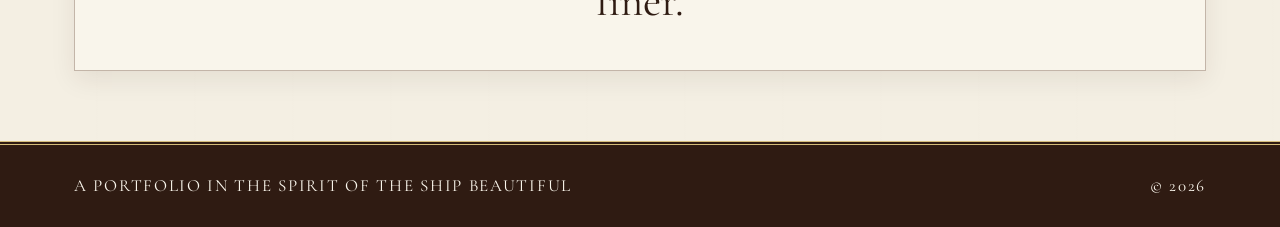
==== commit 48232c96: "added contact" ====
--- a/index.html
+++ b/index.html
@@ -1,6 +1,7 @@
 <!doctype html>
-<html lang="en">
+<html lang="en" class="no-js">
 <head>
+  <script>document.documentElement.classList.replace('no-js', 'js');</script>
   <meta charset="utf-8">
   <meta name="viewport" content="width=device-width, initial-scale=1">
 
@@ -26,12 +27,17 @@
     <!-- EDIT HERE: Main site name shown in the upper-left corner. -->
     <a class="site-title" href="index.html">Portfolio · 2026</a>
 
-    <nav class="site-nav" aria-label="Main navigation">
+    <button class="menu-toggle" type="button" aria-expanded="false" aria-controls="site-navigation">
+      <span class="menu-toggle-text">Menu</span>
+      <span class="menu-toggle-icon" aria-hidden="true"></span>
+    </button>
+    <nav class="site-nav" id="site-navigation" aria-label="Main navigation">
       <ul>
         <li><a href="about.html">About</a></li>
         <li><a href="portfolio.html">Work</a></li>
         <li><a href="resume.html">Resume</a></li>
         <li><a href="lab.html">Lab</a></li>
+        <li><a href="contact.html">Contact</a></li>
       </ul>
     </nav>
   </div>
@@ -111,6 +117,8 @@
 <!-- =========================
      FOOTER
 ========================= -->
+<button class="back-to-top" type="button" aria-label="Back to top">↑</button>
+
 <footer class="site-footer">
   <div class="footer-inner">
     <!-- EDIT HERE: Footer phrase. -->
--- a/style.css
+++ b/style.css
@@ -511,3 +511,797 @@
   .left-heading::before,
   .left-heading::after { display: block; }
 }
+
+
+/* ================================================================
+   DYNAMIC INTERACTION LAYER
+================================================================ */
+
+/* Reading progress */
+.reading-progress {
+  position: fixed;
+  inset: 0 auto auto 0;
+  z-index: 200;
+  width: 0;
+  height: 4px;
+  background: linear-gradient(90deg, var(--gilt-light), var(--wine), var(--gilt-light));
+  box-shadow: 0 1px 7px rgba(176, 138, 67, .4);
+  pointer-events: none;
+}
+
+/* Mobile navigation control */
+.menu-toggle {
+  display: none;
+  align-items: center;
+  gap: 10px;
+  padding: 8px 11px;
+  color: var(--paper);
+  background: transparent;
+  border: 1px solid var(--gilt-light);
+  font: 700 .95rem "Cormorant Garamond", Georgia, serif;
+  letter-spacing: .1em;
+  text-transform: uppercase;
+  cursor: pointer;
+}
+
+.menu-toggle-icon,
+.menu-toggle-icon::before,
+.menu-toggle-icon::after {
+  display: block;
+  width: 20px;
+  height: 1px;
+  background: currentColor;
+  transition: transform .25s ease, opacity .25s ease;
+}
+
+.menu-toggle-icon {
+  position: relative;
+}
+
+.menu-toggle-icon::before,
+.menu-toggle-icon::after {
+  content: "";
+  position: absolute;
+  left: 0;
+}
+
+.menu-toggle-icon::before { top: -6px; }
+.menu-toggle-icon::after { top: 6px; }
+
+.menu-toggle[aria-expanded="true"] .menu-toggle-icon {
+  background: transparent;
+}
+
+.menu-toggle[aria-expanded="true"] .menu-toggle-icon::before {
+  top: 0;
+  transform: rotate(45deg);
+}
+
+.menu-toggle[aria-expanded="true"] .menu-toggle-icon::after {
+  top: 0;
+  transform: rotate(-45deg);
+}
+
+/* Reveal-on-scroll */
+.js .reveal {
+  opacity: 0;
+  transform: translateY(24px);
+  transition:
+    opacity .75s ease var(--reveal-delay, 0ms),
+    transform .75s cubic-bezier(.2, .65, .25, 1) var(--reveal-delay, 0ms);
+}
+
+.js .reveal.is-visible {
+  opacity: 1;
+  transform: none;
+}
+
+/* Refined card movement */
+.block {
+  transition:
+    transform .3s ease,
+    box-shadow .3s ease,
+    border-color .3s ease;
+}
+
+.block:hover {
+  transform: translateY(-5px);
+  border-color: var(--wine);
+  box-shadow: 0 16px 34px rgba(47, 27, 18, .13);
+}
+
+/* Project filtering */
+.project-filters {
+  display: flex;
+  flex-wrap: wrap;
+  justify-content: center;
+  gap: 10px;
+  margin-bottom: 18px;
+}
+
+.filter-button {
+  padding: 9px 16px;
+  color: var(--wine-dark);
+  background: var(--paper);
+  border: 1px solid var(--gilt);
+  font: 700 .95rem "Cormorant Garamond", Georgia, serif;
+  letter-spacing: .08em;
+  text-transform: uppercase;
+  cursor: pointer;
+  transition: color .2s ease, background .2s ease, transform .2s ease;
+}
+
+.filter-button:hover,
+.filter-button:focus-visible,
+.filter-button.active {
+  color: var(--paper);
+  background: var(--wine-dark);
+  transform: translateY(-2px);
+}
+
+.filter-status {
+  min-height: 1.75em;
+  margin: 0 0 24px;
+  color: var(--oak);
+  text-align: center;
+  font-style: italic;
+}
+
+.project-card {
+  transition:
+    opacity .28s ease,
+    transform .28s ease,
+    box-shadow .3s ease;
+}
+
+.project-card.filter-visible {
+  animation: project-arrive .36s ease both;
+}
+
+@keyframes project-arrive {
+  from { opacity: 0; transform: translateY(12px) scale(.985); }
+  to { opacity: 1; transform: none; }
+}
+
+/* Back-to-top control */
+.back-to-top {
+  position: fixed;
+  right: 22px;
+  bottom: 22px;
+  z-index: 80;
+  width: 46px;
+  height: 46px;
+  display: grid;
+  place-items: center;
+  color: var(--paper);
+  background: var(--wine-dark);
+  border: 1px solid var(--gilt-light);
+  outline: 1px solid var(--wine-dark);
+  outline-offset: 3px;
+  font-size: 1.25rem;
+  cursor: pointer;
+  opacity: 0;
+  transform: translateY(15px);
+  pointer-events: none;
+  transition: opacity .25s ease, transform .25s ease, background .2s ease;
+}
+
+.back-to-top:hover,
+.back-to-top:focus-visible {
+  color: var(--wine-dark);
+  background: var(--gilt-light);
+}
+
+.back-to-top.is-visible {
+  opacity: 1;
+  transform: none;
+  pointer-events: auto;
+}
+
+/* Page transitions */
+body {
+  opacity: 0;
+  transition: opacity .2s ease;
+}
+
+body.page-ready {
+  opacity: 1;
+}
+
+body.page-leaving {
+  opacity: 0;
+}
+
+/* Motion accessibility */
+@media (prefers-reduced-motion: reduce) {
+  html { scroll-behavior: auto; }
+
+  *,
+  *::before,
+  *::after {
+    animation-duration: .01ms !important;
+    animation-iteration-count: 1 !important;
+    transition-duration: .01ms !important;
+  }
+
+  .js .reveal {
+    opacity: 1;
+    transform: none;
+  }
+}
+
+@media (max-width: 850px) {
+  .header-inner {
+    grid-template-columns: 1fr auto;
+    text-align: left;
+  }
+
+  .menu-toggle {
+    display: inline-flex;
+    justify-self: end;
+  }
+
+  .site-nav {
+    grid-column: 1 / -1;
+    width: 100%;
+    display: grid;
+    grid-template-rows: 0fr;
+    opacity: 0;
+    transition: grid-template-rows .3s ease, opacity .25s ease;
+  }
+
+  .site-nav > ul {
+    overflow: hidden;
+    align-content: start;
+  }
+
+  .site-nav.is-open {
+    grid-template-rows: 1fr;
+    opacity: 1;
+  }
+
+  .site-nav ul {
+    flex-direction: column;
+    gap: 0;
+    padding-top: 8px;
+  }
+
+  .site-nav a {
+    display: block;
+    padding: 10px 0;
+    border-top: 1px solid rgba(213, 189, 122, .25);
+  }
+
+  .no-js .menu-toggle {
+    display: none;
+  }
+
+  .no-js .site-nav {
+    display: block;
+    opacity: 1;
+  }
+}
+
+@media (max-width: 540px) {
+  .menu-toggle-text {
+    position: absolute;
+    width: 1px;
+    height: 1px;
+    overflow: hidden;
+    clip-path: inset(50%);
+    white-space: nowrap;
+  }
+
+  .back-to-top {
+    right: 15px;
+    bottom: 15px;
+  }
+
+  .project-filters {
+    display: grid;
+    grid-template-columns: repeat(2, minmax(0, 1fr));
+  }
+
+  .filter-button {
+    width: 100%;
+  }
+}
+
+
+/* ================================================================
+   ENIGMA PROJECT / SOURCE-CODE VIEWER
+================================================================ */
+
+.project-link {
+  min-width: 0;
+  margin-top: 8px;
+  padding: 8px 14px;
+  font-size: .9rem;
+}
+
+.code-file-grid {
+  display: grid;
+  gap: 28px;
+}
+
+.code-file {
+  min-height: 0;
+}
+
+.code-actions {
+  position: relative;
+  display: flex;
+  flex-wrap: wrap;
+  align-items: center;
+  gap: 16px;
+  margin: 20px 0;
+}
+
+.text-link {
+  font-family: "Cormorant Garamond", Georgia, serif;
+  font-weight: 700;
+  letter-spacing: .08em;
+  text-transform: uppercase;
+}
+
+.code-viewer {
+  position: relative;
+  margin-top: 20px;
+  border: 1px solid var(--gilt);
+  background: var(--oak-dark);
+}
+
+.code-viewer summary {
+  padding: 14px 18px;
+  color: var(--paper);
+  background: var(--wine-dark);
+  border-bottom: 1px solid transparent;
+  font-family: "Cormorant Garamond", Georgia, serif;
+  font-weight: 700;
+  letter-spacing: .1em;
+  text-transform: uppercase;
+  cursor: pointer;
+}
+
+.code-viewer[open] summary {
+  border-bottom-color: var(--gilt);
+}
+
+.code-viewer pre {
+  max-height: 680px;
+  margin: 0;
+  padding: 22px;
+  overflow: auto;
+  color: #f2ead8;
+  background: #20150f;
+  font: .88rem/1.6 ui-monospace, SFMono-Regular, Menlo, Monaco, Consolas, "Liberation Mono", monospace;
+  tab-size: 4;
+  white-space: pre;
+}
+
+.code-viewer code {
+  font: inherit;
+}
+
+@media (max-width: 540px) {
+  .code-actions {
+    align-items: stretch;
+    flex-direction: column;
+  }
+
+  .code-actions .button {
+    width: 100%;
+  }
+
+  .code-viewer pre {
+    font-size: .78rem;
+    padding: 15px;
+  }
+}
+
+
+/* ================================================================
+   TRUENAS HARDWARE PROJECT
+================================================================ */
+
+.document-actions {
+  display: flex;
+  justify-content: center;
+  margin-top: 32px;
+}
+
+.numbered-process {
+  margin: 0;
+  padding-left: 1.6rem;
+  counter-reset: build-step;
+}
+
+.numbered-process li {
+  margin: 0;
+  padding: 18px 0 18px 12px;
+  border-top: 1px solid var(--line);
+}
+
+.numbered-process li:last-child {
+  border-bottom: 1px solid var(--line);
+}
+
+.numbered-process li::marker {
+  color: var(--wine);
+  font-family: "Cormorant Garamond", Georgia, serif;
+  font-weight: 700;
+}
+
+.project-checklist li::before {
+  content: "◇";
+  margin-right: 12px;
+  color: var(--gilt);
+}
+
+@media (max-width: 540px) {
+  .document-actions .button {
+    width: 100%;
+  }
+}
+
+
+/* ================================================================
+   AQUitania-STYLE RÉSUMÉ DOWNLOAD PAGE
+================================================================ */
+
+.resume-download-page {
+  max-width: 1020px;
+}
+
+.resume-title-panel {
+  text-align: center;
+}
+
+.resume-document-panel {
+  padding: 54px;
+  background:
+    linear-gradient(rgba(251, 247, 237, .96), rgba(239, 231, 211, .94)),
+    repeating-linear-gradient(
+      90deg,
+      transparent 0 90px,
+      rgba(176, 138, 67, .12) 90px 92px
+    );
+}
+
+.resume-document-frame {
+  position: relative;
+  max-width: 760px;
+  margin: 0 auto;
+  padding: clamp(42px, 8vw, 76px);
+  text-align: center;
+  background: rgba(251, 247, 237, .82);
+  border: 1px solid var(--gilt);
+  outline: 7px double var(--oak);
+  outline-offset: -19px;
+  box-shadow: 0 18px 42px rgba(47, 27, 18, .14);
+}
+
+.resume-document-frame::before,
+.resume-document-frame::after {
+  content: "";
+  position: absolute;
+  width: 76px;
+  height: 76px;
+  pointer-events: none;
+}
+
+.resume-document-frame::before {
+  top: 28px;
+  left: 28px;
+  border-top: 3px double var(--gilt);
+  border-left: 3px double var(--gilt);
+}
+
+.resume-document-frame::after {
+  right: 28px;
+  bottom: 28px;
+  border-right: 3px double var(--gilt);
+  border-bottom: 3px double var(--gilt);
+}
+
+.resume-crest {
+  position: relative;
+  width: 92px;
+  height: 92px;
+  display: grid;
+  place-items: center;
+  margin: 0 auto 27px;
+  color: var(--paper);
+  background: var(--wine-dark);
+  border: 2px solid var(--gilt-light);
+  outline: 1px solid var(--wine-dark);
+  outline-offset: 5px;
+  transform: rotate(45deg);
+}
+
+.resume-crest span {
+  font-family: "Cormorant Garamond", Georgia, serif;
+  font-size: 2rem;
+  font-weight: 700;
+  letter-spacing: .08em;
+  transform: rotate(-45deg);
+}
+
+.resume-document-frame h2 {
+  position: relative;
+  margin: 0;
+  color: var(--wine-dark);
+  font-family: "Cormorant Garamond", Georgia, serif;
+  font-size: clamp(2.7rem, 6vw, 4.6rem);
+  line-height: 1;
+  letter-spacing: .08em;
+  text-transform: uppercase;
+}
+
+.resume-introduction {
+  position: relative;
+  max-width: 600px;
+  margin: 28px auto 0;
+  color: var(--oak);
+  font-size: 1.08rem;
+}
+
+.resume-divider {
+  position: relative;
+  display: flex;
+  align-items: center;
+  justify-content: center;
+  gap: 15px;
+  margin: 30px auto;
+  color: var(--gilt);
+}
+
+.resume-divider::before,
+.resume-divider::after {
+  content: "";
+  width: min(150px, 28vw);
+  height: 1px;
+  background: var(--gilt);
+}
+
+.resume-document-actions {
+  position: relative;
+  display: flex;
+  flex-wrap: wrap;
+  justify-content: center;
+  gap: 18px;
+}
+
+.resume-download-button {
+  color: var(--wine-dark);
+  background: var(--gilt-light);
+}
+
+.resume-download-button:hover,
+.resume-download-button:focus {
+  color: var(--paper);
+  background: var(--wine-dark);
+}
+
+.resume-document-note {
+  position: relative;
+  margin: 27px 0 0;
+  color: var(--oak);
+  font-family: "Cormorant Garamond", Georgia, serif;
+  font-size: .95rem;
+  font-style: italic;
+  letter-spacing: .06em;
+}
+
+@media (max-width: 650px) {
+  .resume-document-panel {
+    padding: 30px 16px;
+  }
+
+  .resume-document-frame {
+    padding: 54px 27px;
+    outline-offset: -13px;
+  }
+
+  .resume-document-frame::before,
+  .resume-document-frame::after {
+    width: 48px;
+    height: 48px;
+  }
+
+  .resume-document-frame::before {
+    top: 20px;
+    left: 20px;
+  }
+
+  .resume-document-frame::after {
+    right: 20px;
+    bottom: 20px;
+  }
+
+  .resume-document-actions {
+    flex-direction: column;
+  }
+
+  .resume-document-actions .button {
+    width: 100%;
+  }
+
+  .resume-crest {
+    width: 76px;
+    height: 76px;
+  }
+}
+
+
+/* ================================================================
+   AQUitania-STYLE CONTACT PAGE
+================================================================ */
+
+.contact-page {
+  max-width: 1080px;
+}
+
+.contact-title-panel,
+.contact-introduction {
+  text-align: center;
+}
+
+.contact-grid {
+  align-items: stretch;
+}
+
+.contact-card {
+  display: flex;
+  flex-direction: column;
+}
+
+.contact-card p {
+  flex-grow: 1;
+}
+
+.contact-card .button {
+  align-self: flex-start;
+  margin-top: 18px;
+}
+
+.contact-secondary-link {
+  position: relative;
+  display: inline-block;
+  margin-top: 18px;
+  font-family: "Cormorant Garamond", Georgia, serif;
+  font-weight: 700;
+  letter-spacing: .08em;
+  text-transform: uppercase;
+}
+
+.direct-contact-panel {
+  padding: 54px;
+  background:
+    linear-gradient(
+      rgba(251, 247, 237, .96),
+      rgba(239, 231, 211, .94)
+    ),
+    repeating-linear-gradient(
+      90deg,
+      transparent 0 90px,
+      rgba(176, 138, 67, .12) 90px 92px
+    );
+}
+
+.contact-frame {
+  position: relative;
+  max-width: 760px;
+  margin: 0 auto;
+  padding: clamp(42px, 7vw, 72px);
+  text-align: center;
+  background: rgba(251, 247, 237, .84);
+  border: 1px solid var(--gilt);
+  outline: 7px double var(--oak);
+  outline-offset: -19px;
+  box-shadow: 0 18px 42px rgba(47, 27, 18, .14);
+}
+
+.contact-frame::before,
+.contact-frame::after {
+  content: "";
+  position: absolute;
+  width: 70px;
+  height: 70px;
+  pointer-events: none;
+}
+
+.contact-frame::before {
+  top: 27px;
+  left: 27px;
+  border-top: 3px double var(--gilt);
+  border-left: 3px double var(--gilt);
+}
+
+.contact-frame::after {
+  right: 27px;
+  bottom: 27px;
+  border-right: 3px double var(--gilt);
+  border-bottom: 3px double var(--gilt);
+}
+
+.contact-frame h2 {
+  position: relative;
+  margin: 0 0 22px;
+  color: var(--wine-dark);
+  font-family: "Cormorant Garamond", Georgia, serif;
+  font-size: clamp(2.5rem, 6vw, 4.4rem);
+  line-height: 1;
+  letter-spacing: .06em;
+  text-transform: uppercase;
+}
+
+.contact-frame p {
+  position: relative;
+}
+
+.contact-email {
+  position: relative;
+  display: inline-block;
+  margin-top: 24px;
+  padding: 13px 22px;
+  color: var(--paper);
+  background: var(--wine-dark);
+  border: 1px solid var(--gilt-light);
+  outline: 1px solid var(--wine-dark);
+  outline-offset: 3px;
+  font-family: "Cormorant Garamond", Georgia, serif;
+  font-size: 1.1rem;
+  font-weight: 700;
+  letter-spacing: .06em;
+  text-decoration: none;
+}
+
+.contact-email:hover,
+.contact-email:focus {
+  color: var(--wine-dark);
+  background: var(--gilt-light);
+}
+
+.not-found-actions {
+  display: flex;
+  flex-wrap: wrap;
+  justify-content: center;
+  gap: 18px;
+}
+
+@media (max-width: 650px) {
+  .direct-contact-panel {
+    padding: 30px 16px;
+  }
+
+  .contact-frame {
+    padding: 52px 25px;
+    outline-offset: -13px;
+  }
+
+  .contact-frame::before,
+  .contact-frame::after {
+    width: 45px;
+    height: 45px;
+  }
+
+  .contact-frame::before {
+    top: 20px;
+    left: 20px;
+  }
+
+  .contact-frame::after {
+    right: 20px;
+    bottom: 20px;
+  }
+
+  .contact-card .button,
+  .contact-email {
+    width: 100%;
+  }
+
+  .contact-email {
+    overflow-wrap: anywhere;
+  }
+}
